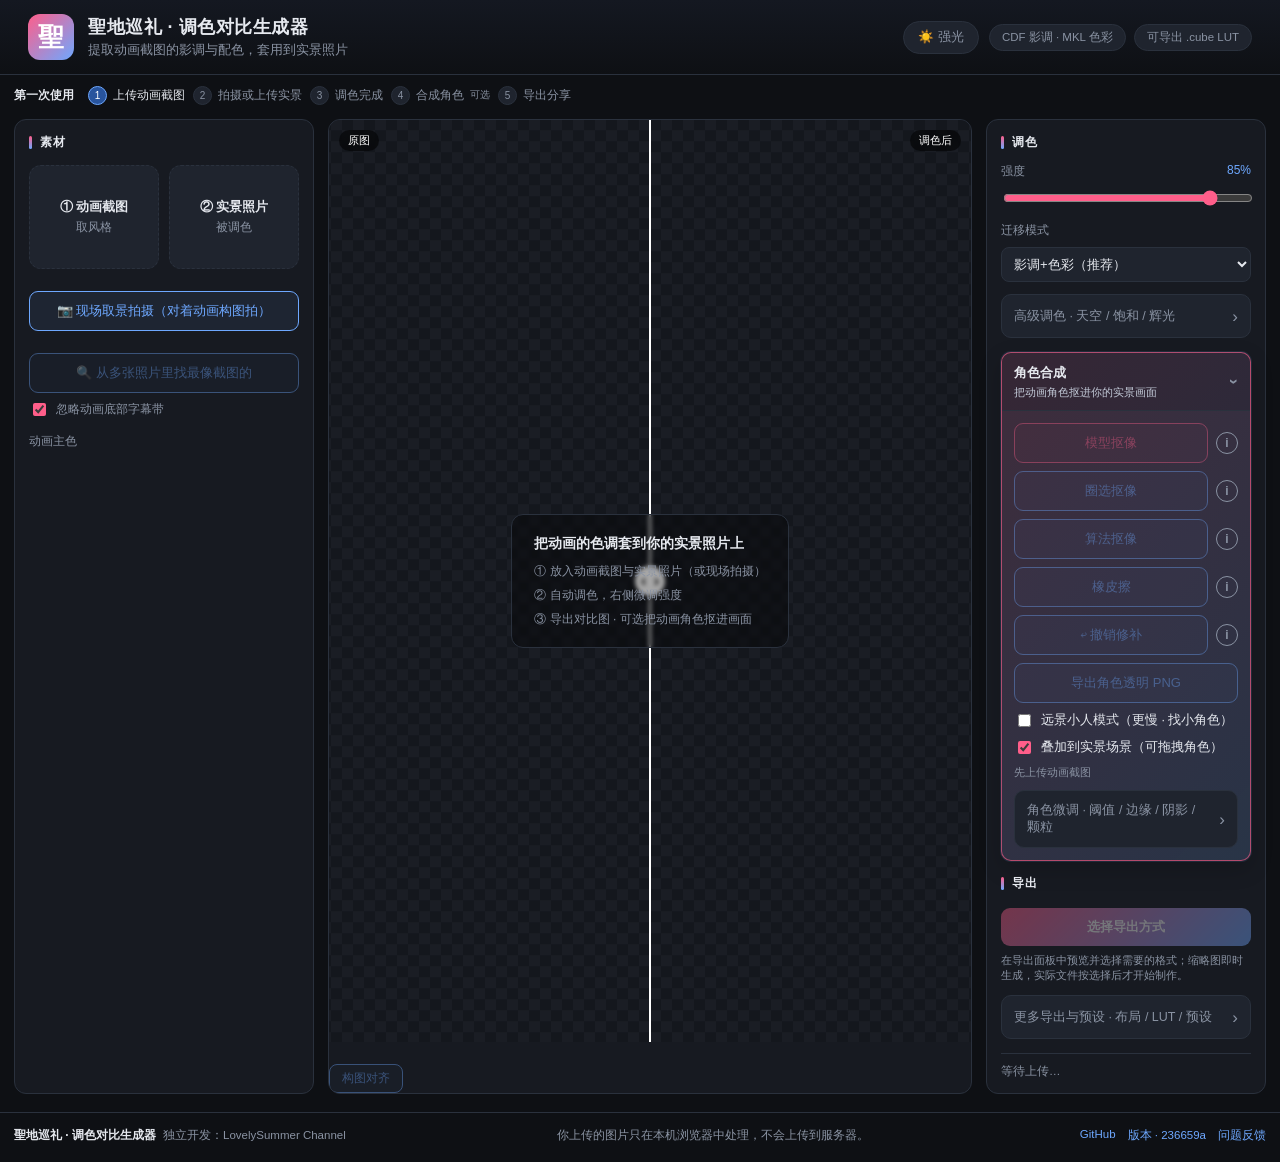
==== index.html @ 58780ed8 "fix: constrain eraser to selected mask" ====
<!doctype html>
<html lang="zh-CN">
<head>
  <meta charset="UTF-8" />
  <meta name="viewport" content="width=device-width, initial-scale=1.0, viewport-fit=cover" />
  <meta name="description" content="从动画截图提取色调和配色，一键套用到实景圣地巡礼照片；还可把动画角色合成进实景画面。" />
  <meta name="theme-color" content="#0e1014" />
  <meta name="apple-mobile-web-app-capable" content="yes" />
  <meta name="apple-mobile-web-app-status-bar-style" content="black-translucent" />
  <meta name="apple-mobile-web-app-title" content="巡礼调色" />
  <title>聖地巡礼 · 调色对比生成器</title>
  <link rel="manifest" href="./manifest.webmanifest" />
  <link rel="icon" href="./icon.svg" type="image/svg+xml" />
  <link rel="apple-touch-icon" href="./icon-180.png" />
  <link rel="stylesheet" href="./style.css?v=20260717-keep" />
</head>
<body>
  <header class="top">
    <div class="top-inner">
      <div class="brand">
        <span class="logo">聖</span>
        <div class="brand-text">
          <h1>聖地巡礼 · 调色对比生成器</h1>
          <p class="sub">提取动画截图的影调与配色，套用到实景照片</p>
        </div>
      </div>
      <div class="top-actions">
        <button id="btnSunlight" class="sun-toggle" aria-pressed="false"
          title="户外强光模式：拉高界面对比与亮度、增强取景叠加可读性。不改变调色预览，保证色准。">☀️ 强光</button>
        <nav class="top-nav">
          <span class="tag">CDF 影调 · MKL 色彩</span>
          <span class="tag">可导出 .cube LUT</span>
        </nav>
      </div>
    </div>
  </header>

  <div class="page">
  <nav class="workflow" aria-label="使用流程">
    <div class="workflow-title">第一次使用</div>
    <ol id="workflowSteps">
      <li data-step="anime" class="current"><span>1</span>上传动画截图</li>
      <li data-step="photo"><span>2</span>拍摄或上传实景</li>
      <li data-step="grade"><span>3</span>调色完成</li>
      <li data-step="compose"><span>4</span>合成角色 <em>可选</em></li>
      <li data-step="export"><span>5</span>导出分享</li>
    </ol>
  </nav>
  <main class="layout">
    <!-- 左：素材 -->
    <section class="panel inputs">
      <div class="sec-title">素材</div>
      <div class="input-row">
        <div class="drop" id="dropAnime">
          <input type="file" id="fileAnime" accept="image/jpeg,image/png,image/webp,.heic,.heif" hidden />
          <div class="drop-inner">
            <strong>① 动画截图</strong>
            <span class="hint">取风格</span>
          </div>
          <img class="thumb" id="thumbAnime" alt="" hidden />
        </div>
        <div class="drop" id="dropPhoto">
          <input type="file" id="filePhoto" accept="image/jpeg,image/png,image/webp,.heic,.heif,.cr2,.cr3,.nef,.arw,.dng,.orf,.rw2,.raf,.pef,.srw" hidden />
          <div class="drop-inner">
            <strong>② 实景照片</strong>
            <span class="hint">被调色</span>
          </div>
          <img class="thumb" id="thumbPhoto" alt="" hidden />
        </div>
      </div>
      <button id="btnShoot" class="ghost shoot-btn">📷 现场取景拍摄（对着动画构图拍）</button>
      <button id="btnMatchScene" class="ghost shoot-btn" disabled>🔍 从多张照片里找最像截图的</button>
      <input type="file" id="matchFiles" accept="image/jpeg,image/png,image/webp,.heic,.heif,.cr2,.cr3,.nef,.arw,.dng,.orf,.rw2,.raf,.pef,.srw" multiple hidden />
      <div class="match-results" id="matchResults" hidden>
        <label>按相似度推荐前三张，点选作为实景照片</label>
        <div class="match-grid" id="matchGrid"></div>
      </div>
      <label class="check compact">
        <input type="checkbox" id="ignoreSub" checked />
        <span>忽略动画底部字幕带</span>
      </label>

      <div class="palette-box">
        <label>动画主色</label>
        <div class="palette" id="palette"></div>
      </div>
    </section>

    <!-- 中：预览区 -->
    <section class="panel preview">
      <div class="align-bar" id="alignBar" hidden>
        <span class="align-tip">拖拽照片对准虚影</span>
        <label class="mini inline">缩放 <span id="alignZoomVal">100%</span></label>
        <input type="range" id="alignZoom" min="100" max="300" value="100" />
        <label class="mini inline">虚影 <span id="alignOpacityVal">50%</span></label>
        <input type="range" id="alignOpacity" min="15" max="85" value="50" />
        <button id="btnAlignApply" class="primary small">应用裁剪</button>
        <button id="btnAlignReset" class="small" hidden>恢复整幅</button>
        <button id="btnAlignCancel" class="small">取消</button>
      </div>
      <div class="compare" id="compare">
        <div class="compare-stack" id="compareStack">
          <div class="stack-panel" id="stackGradedPanel">
            <span class="stack-label">调色后</span>
            <canvas id="canvasGraded"></canvas>
          </div>
          <div class="stack-panel" id="stackAnimePanel" hidden>
            <span class="stack-label">动画截图</span>
            <canvas id="canvasAnimeStack"></canvas>
          </div>
          <canvas id="canvasAnimeOverlay" hidden></canvas>
        </div>
        <div class="compare-clip" id="clip">
          <canvas id="canvasOrig"></canvas>
        </div>
        <div class="handle" id="handle"><span></span></div>
        <img id="alignGhost" alt="" hidden />
        <div class="badge left" id="badgeLeft">原图</div>
        <div class="badge right" id="badgeRight">调色后</div>
        <div class="empty" id="emptyHint">
          <div class="empty-flow">
            <b>把动画的色调套到你的实景照片上</b>
            <span>① 放入动画截图与实景照片（或现场拍摄）</span>
            <span>② 自动调色，右侧微调强度</span>
            <span>③ 导出对比图 · 可选把动画角色抠进画面</span>
          </div>
        </div>
      </div>
      <div class="compare-modes" id="compareModes" hidden>
        <span>对比方式</span>
        <button type="button" class="compare-mode on" data-compare-mode="slider">滑动</button>
        <button type="button" class="compare-mode" data-compare-mode="overlay">叠加</button>
        <button type="button" class="compare-mode" data-compare-mode="stack">上下</button>
        <label class="overlay-opacity" id="overlayControls" hidden>动画透明度 <span id="overlayOpacityVal">50%</span><input type="range" id="overlayOpacity" min="0" max="100" value="50" /></label>
      </div>
      <div class="char-bar" id="charBar" hidden>
        <span class="char-bar-label">角色大小</span>
        <input type="range" id="charScaleQuick" min="20" max="300" value="100" />
        <span class="char-bar-val" id="charScaleQuickVal">100%</span>
        <button id="btnCharReset" class="small" title="回到抠图时自动给出的大小和位置">还原</button>
        <button id="btnCharLock" class="small" title="锁住角色的大小和位置，防止误触">固定</button>
      </div>
      <div class="preview-actions">
        <button id="btnAlign" class="ghost small" disabled>构图对齐</button>
      </div>
    </section>

    <!-- 右：调整与导出 -->
    <section class="panel controls">
      <!-- 调色 -->
      <div class="sec">
        <div class="sec-title">调色</div>
        <div class="ctrl-group">
          <label>强度 <span id="strengthVal">85%</span></label>
          <input type="range" id="strength" min="0" max="100" value="85" />
        </div>
        <div class="ctrl-group">
          <label>迁移模式</label>
          <select id="mode">
            <option value="tone" selected>影调+色彩（推荐）</option>
            <option value="full">完整迁移（明度+色彩）</option>
            <option value="chroma">仅色彩（保留实景明度·更自然）</option>
          </select>
        </div>
        <details class="adv">
          <summary>高级调色 · 天空 / 饱和 / 辉光</summary>
          <div class="d-body">
            <label class="check">
              <input type="checkbox" id="skyRegion" checked />
              <span>天空分区迁移</span>
            </label>
            <div class="ctrl-group">
              <label>饱和度 <span id="satBoostVal">15%</span></label>
              <input type="range" id="satBoost" min="0" max="50" value="15" />
            </div>
            <div class="ctrl-group">
              <label>辉光 <span id="bloomVal">25%</span></label>
              <input type="range" id="bloom" min="0" max="60" value="25" />
            </div>
          </div>
        </details>
      </div>

      <!-- 角色合成：产品的核心玩法，默认展开以便首次使用者发现 -->
      <details class="sec-d character-section" open>
        <summary>
          <span class="character-summary-copy">
            <span class="character-summary-title">角色合成</span>
            <span class="character-summary-subtitle">把动画角色抠进你的实景画面</span>
          </span>
        </summary>
        <div class="d-body">
          <div class="extract-box">
            <div class="extract-row">
              <button id="btnExtractAI" class="ghost ai" disabled>模型抠像</button>
              <button type="button" class="info-tip" aria-label="说明" data-tip="AI 模型抠像，效果最好；单次约 15 秒，首次使用需下载约 130MB 模型">i</button>
            </div>
            <div class="extract-row">
              <button id="btnLasso" class="ghost" disabled>圈选抠像</button>
              <button type="button" class="info-tip" aria-label="说明" data-tip="同属模型抠像：圈出人物所在的位置，帮模型精确定位；多人、远景小人或模型漏检时用">i</button>
            </div>
            <div class="extract-row">
              <button id="btnExtract" class="ghost" disabled>算法抠像</button>
              <button type="button" class="info-tip" aria-label="说明" data-tip="纯算法抠像：先圈住人物，再对局部秒出；不下载模型，适合网络不佳或模型抠像失败时使用">i</button>
            </div>
            <div class="extract-row">
              <button id="btnEraseMask" class="ghost" disabled>橡皮擦</button>
              <button type="button" class="info-tip" aria-label="说明" data-tip="打开后仅已识别目标会亮起；在亮起的部分圈选，即可把它重新加回暗蒙版">i</button>
            </div>
            <div class="extract-row">
              <button id="btnMaskUndo" class="ghost" disabled>↩ 撤销修补</button>
              <button type="button" class="info-tip" aria-label="说明" data-tip="撤销最近一次补画、点选补块或橡皮擦，可连续撤销到最初">i</button>
            </div>
            <button id="btnExportCharacter" class="ghost" disabled>导出角色透明 PNG</button>
            <label class="check">
              <input type="checkbox" id="hiresDet" />
              <span>远景小人模式（更慢 · 找小角色）</span>
            </label>
            <label class="check" id="mobileSamRow" hidden>
              <input type="checkbox" id="mobileSam" />
              <span>iPhone/iPad 高质量 SAM（远景更强 · 高内存）</span>
            </label>
            <div class="char-chips" id="charChips" hidden></div>
            <label class="check">
              <input type="checkbox" id="composite" checked />
              <span>叠加到实景场景（可拖拽角色）</span>
            </label>
            <div class="extract-status" id="extractStatus">先上传动画截图</div>
            <details class="adv">
              <summary>角色微调 · 阈值 / 边缘 / 阴影 / 颗粒</summary>
              <div class="d-body">
                <label class="mini">抠图阈值 <span id="maskThrVal">110</span></label>
                <input type="range" id="maskThr" min="40" max="200" value="110" />
                <label class="mini">边缘收紧（去背景晕边）<span id="maskErodeVal">0px</span></label>
                <input type="range" id="maskErode" min="0" max="10" value="0" />
                <label class="mini">角色大小 <span id="charScaleVal">100%</span>（100% = 与动画同比例）</label>
                <input type="range" id="charScale" min="20" max="300" value="100" />
                <label class="mini">光照融合 <span id="harmonizeVal">35%</span></label>
                <input type="range" id="harmonize" min="0" max="70" value="35" />
                <label class="mini">落地阴影 <span id="shadowVal">25%</span></label>
                <input type="range" id="shadow" min="0" max="60" value="25" />
                <label class="mini">阴影方向 <span id="shadowOffsetVal">0%</span></label>
                <input type="range" id="shadowOffset" min="-50" max="50" value="0" />
                <label class="mini">颗粒匹配 <span id="grainVal">12%</span></label>
                <input type="range" id="grain" min="0" max="40" value="12" />
              </div>
            </details>
          </div>
        </div>
      </details>

      <!-- 导出 -->
      <div class="sec">
        <div class="sec-title">导出</div>
        <div class="actions">
          <button id="btnOpenExportHub" class="primary" disabled>选择导出方式</button>
          <div hidden>
            <button id="btnExportImg" disabled>导出调色图</button>
            <button id="btnShareImg" hidden>保存到照片 / 分享</button>
            <button id="btnExportCompare" disabled>导出对比图</button>
            <button id="btnExportWipe" disabled>导出滑动对比动图</button>
            <button id="btnExportMorph" disabled>导出动画→实景 GIF</button>
            <button id="btnExportApng" disabled>导出高清动图 APNG（全彩）</button>
          </div>
        </div>
        <input type="file" id="batchFiles" accept="image/jpeg,image/png,image/webp,.heic,.heif,.cr2,.cr3,.nef,.arw,.dng,.orf,.rw2,.raf,.pef,.srw" multiple hidden />
        <button id="btnBatchExport" disabled hidden>批量套用当前风格并导出</button>
        <div class="export-note">在导出面板中预览并选择需要的格式；缩略图即时生成，实际文件按选择后才开始制作。</div>
        <details class="adv">
          <summary>更多导出与预设 · 布局 / LUT / 预设</summary>
          <div class="d-body">
            <div class="ctrl-group">
              <label>对比布局</label>
              <select id="layout">
                <option value="updown">上下对比（动画 / 实景）</option>
                <option value="leftright">左右对比</option>
                <option value="triple">三联（动画 · 原图 · 调色）</option>
                <option value="postcard">巡礼卡片（此处 · 彼处）</option>
              </select>
              <button id="btnExportCompareLayout" class="primary" disabled hidden>按此布局导出对比图</button>
            </div>
            <div class="ctrl-group compare-meta">
              <label>卡片标题与地点（可选）</label>
              <input id="compareTitle" maxlength="48" placeholder="例如：摇曳露营△ · 伊豆" />
              <input id="comparePlace" maxlength="80" placeholder="地点；照片含 GPS 时会自动附上坐标" />
            </div>
            <button id="btnExportLut" disabled hidden>导出高精度 .cube LUT</button>
            <div class="export-note">65³ LUT 含影调/色彩/饱和度；不含天空分区与辉光。</div>
            <div class="ctrl-group preset-box">
              <label>风格预设（保存在本机）</label>
              <div class="preset-row">
                <select id="presetSelect"><option value="">选择预设…</option></select>
                <button id="btnPresetApply" class="small">应用</button>
              </div>
              <div class="preset-row">
                <input id="presetName" maxlength="30" placeholder="例如：摇曳露营·伊豆" />
                <button id="btnPresetSave" class="small">保存</button>
                <button id="btnPresetDelete" class="small" disabled>删除</button>
              </div>
              <div class="export-note">当前参数会自动恢复；图片不会写入浏览器存储。</div>
            </div>
            <div class="model-cache">
              <div id="modelCacheStatus">正在检查 AI 离线包…</div>
              <div id="modelCacheHint" class="export-note">基础调色不需要下载 AI 模型。出门前可在 Wi‑Fi 下下载自动抠图离线包。</div>
              <button id="btnCacheModels" class="small">下载自动抠图离线包（约 127MB）</button>
              <button id="btnCacheSam" class="small">下载 SAM 高质量兜底包（约 38MB）</button>
              <button id="btnCacheMatch" class="small">下载找图匹配离线包（约 21MB）</button>
              <button id="btnTestModelDownload" class="small">检测模型下载线路</button>
              <div id="modelDownloadProbe" class="download-probe" hidden></div>
              <button id="btnClearModelCache" class="small">删除 AI 离线包</button>
              <button id="btnExportDiagnostics" class="small">导出诊断信息（排错用）</button>
              <div id="deviceStatus" class="export-note"></div>
            </div>
          </div>
        </details>
      </div>

      <div class="status" id="status">等待上传…</div>
    </section>
  </main>
  </div>

  <footer class="site-footer">
    <div class="site-footer-inner">
      <div class="footer-credit">
        <strong>聖地巡礼 · 调色对比生成器</strong>
        <span>独立开发：LovelySummer Channel</span>
      </div>
      <p>你上传的图片只在本机浏览器中处理，不会上传到服务器。</p>
      <nav class="footer-links" aria-label="项目链接">
        <a href="https://github.com/catofkili/seichi-grader" target="_blank" rel="noreferrer">GitHub</a>
        <a href="https://github.com/catofkili/seichi-grader/commit/236659a" target="_blank" rel="noreferrer">版本 · 236659a</a>
        <a href="mailto:lovelysummerchannel@outlook.com?subject=%E8%81%96%E5%9C%B0%E5%B7%A1%E7%A4%BC%20%E8%B0%83%E8%89%B2%E7%94%9F%E6%88%90%E5%99%A8%20%E5%8F%8D%E9%A6%88">问题反馈</a>
      </nav>
    </div>
  </footer>

  <div id="lassoModal" class="lasso-modal" hidden>
    <div class="lasso-head">
      <div class="lasso-guide" id="lassoGuide">
        <span><b>第一步 · 圈出识别范围</b>：请将目标完全包含在框内。</span>
        <span><b>第二步 · 补回漏选部分（可选）</b>：识别后用画笔刷开被蒙版遮住的脸、手或发丝。</span>
      </div>
      <span id="lassoTip">拖出一个框住角色的矩形——不必精确贴边</span>
      <div class="lasso-shapes" id="lassoShapes">
        <button data-shape="rect" class="small shape-on">▭ 矩形</button>
        <button data-shape="ellipse" class="small">◯ 圆形</button>
        <button data-shape="free" class="small">✎ 画笔</button>
      </div>
      <div class="lasso-keep">
        <button type="button" id="btnLassoPick" class="small" hidden>👆 点选补块</button>
        <button type="button" id="btnLassoKeep" class="small">🖊 补画（刷开蒙版）</button>
        <button type="button" id="btnLassoUndo" class="small" hidden>↩ 撤销</button>
        <label id="lassoKeepSize" hidden>粗细 <input id="lassoKeepBrush" type="range" min="4" max="160" value="36" /></label>
      </div>
      <div class="lasso-actions">
        <button id="btnLassoRun" class="primary small" disabled>抠取圈选区域</button>
        <button id="btnLassoClear" class="small">重画</button>
        <button id="btnLassoClose" class="small">关闭</button>
      </div>
    </div>
    <div class="lasso-stage"><canvas id="lassoCanvas"></canvas></div>
  </div>

  <div id="exportHubModal" class="export-hub" hidden role="dialog" aria-modal="true" aria-labelledby="exportHubTitle">
    <div class="export-hub-dialog">
      <div class="export-hub-head">
        <div><h2 id="exportHubTitle">选择导出方式</h2><p>这是快速缩略预览；选中后才生成完整文件。</p></div>
        <button id="btnCloseExportHub" class="small" aria-label="关闭导出面板">关闭</button>
      </div>
      <div class="export-hub-grid">
        <button class="export-card" data-export-action="image"><canvas id="hubPreviewImage"></canvas><b>调色图</b><span>高分辨率 JPEG</span></button>
        <button class="export-card" data-export-action="overlay"><canvas id="hubPreviewOverlay"></canvas><b>叠加对照图</b><span>动画覆盖实景 · 按当前透明度导出 PNG</span></button>
        <button class="export-card" data-export-action="compare-updown"><canvas id="hubPreviewUpdown"></canvas><b>上下对照图</b><span>动画在上，实景在下 · PNG</span></button>
        <button class="export-card" data-export-action="compare-leftright"><canvas id="hubPreviewLeftright"></canvas><b>左右对照图</b><span>动画在左，实景在右 · PNG</span></button>
        <button class="export-card" data-export-action="compare-triple"><canvas id="hubPreviewTriple"></canvas><b>三联对比图</b><span>动画、原图、调色后 · PNG</span></button>
        <button class="export-card" data-export-action="compare-postcard"><canvas id="hubPreviewPostcard"></canvas><b>巡礼卡片</b><span>此处 / 彼处标题卡 · PNG</span></button>
        <button class="export-card" data-export-action="compare"><canvas id="hubPreviewCompare"></canvas><b id="hubCompareTitle">当前设置的对比图</b><span>使用下方“更多导出”内的布局设置</span></button>
        <button class="export-card" data-export-action="wipe"><canvas id="hubPreviewWipe"></canvas><b>滑动对比动图</b><span>4 秒 WebM / MP4</span></button>
        <button class="export-card" data-export-action="morph"><canvas id="hubPreviewMorph"></canvas><b>动画 → 实景 GIF</b><span>约 2 秒 GIF · 分享兼容</span></button>
        <button class="export-card export-card-text" data-export-action="apng"><i>HD</i><b>高清动图 APNG</b><span>同内容全彩 · 体积较大</span></button>
        <button class="export-card" id="hubCharacterCard" data-export-action="character" hidden><canvas id="hubPreviewCharacter"></canvas><b>角色透明 PNG</b><span>已抠出的角色</span></button>
        <button class="export-card export-card-text" data-export-action="batch"><i>＋</i><b>批量套用</b><span>多张实景照片导出 JPEG</span></button>
        <button class="export-card export-card-text" data-export-action="lut"><i>LUT</i><b>高精度 LUT</b><span>65³ .cube 文件</span></button>
      </div>
    </div>
  </div>

  <script type="module" src="./app.js?v=20260717-erase-mask"></script>
</body>
</html>
---- style.css ----
:root {
  --bg: #0e1014;
  --panel: #171a21;
  --panel-2: #1f242e;
  --line: #2a313d;
  --text: #e6e9ef;
  --muted: #8a93a3;
  --accent: #ff5e8a;
  --accent-2: #6ea8ff;
  --radius: 12px;
}

* { box-sizing: border-box; }
[hidden] { display: none !important; }
html, body { margin: 0; height: 100%; }
body {
  background: var(--bg);
  color: var(--text);
  font-family: -apple-system, "PingFang SC", "Hiragino Sans", "Microsoft YaHei", sans-serif;
  display: flex;
  flex-direction: column;
  min-height: 100dvh;
}

.top {
  border-bottom: 1px solid var(--line);
  background: linear-gradient(180deg, #141821, #0e1014);
  position: sticky; top: 0; z-index: 20;
}
.top-inner {
  max-width: 1500px; margin: 0 auto;
  padding: calc(14px + env(safe-area-inset-top)) calc(28px + env(safe-area-inset-right)) 14px calc(28px + env(safe-area-inset-left));
  display: flex; align-items: center; justify-content: space-between; gap: 16px;
}
.brand { display: flex; align-items: center; gap: 14px; }
.top-nav { display: flex; gap: 8px; }
.tag {
  font-size: 11.5px; color: var(--muted);
  border: 1px solid var(--line); border-radius: 20px;
  padding: 5px 12px; background: var(--panel-2); white-space: nowrap;
}
.page { max-width: 1500px; margin: 0 auto; width: 100%; }
.site-footer {
  width: 100%; border-top: 1px solid var(--line); margin-top: 4px;
  padding: 14px max(14px, env(safe-area-inset-right)) calc(18px + env(safe-area-inset-bottom)) max(14px, env(safe-area-inset-left));
  color: var(--muted); font-size: 11.5px;
}
.site-footer-inner {
  max-width: 1500px; margin: 0 auto;
  display: flex; align-items: center; justify-content: space-between; gap: 12px; flex-wrap: wrap;
}
.footer-credit { display: flex; align-items: baseline; gap: 7px; flex-wrap: wrap; }
.footer-credit strong { color: var(--text); font-size: 12px; }
.site-footer p { margin: 0; }
.footer-links { display: flex; gap: 12px; }
.footer-links a { color: var(--accent-2); text-decoration: none; }
.footer-links a:hover { text-decoration: underline; }
@media (max-width: 760px) { .top-nav { display: none; } }
@media (max-width: 760px) {
  .site-footer-inner { align-items: flex-start; flex-direction: column; gap: 7px; }
}
.workflow {
  display: flex; align-items: center; gap: 14px; padding: 11px 14px 0;
  color: var(--muted); overflow-x: auto; scrollbar-width: none;
}
.workflow::-webkit-scrollbar { display: none; }
.workflow-title { flex: 0 0 auto; font-size: 11.5px; font-weight: 600; color: var(--text); }
.workflow ol { display: flex; flex: 1; gap: 8px; padding: 0; margin: 0; list-style: none; min-width: max-content; }
.workflow li {
  display: flex; align-items: center; gap: 6px; font-size: 11.5px; white-space: nowrap;
  color: var(--muted); transition: color .2s;
}
.workflow li span {
  width: 19px; height: 19px; display: grid; place-items: center; border-radius: 50%;
  font-size: 10px; border: 1px solid var(--line); background: var(--panel-2);
}
.workflow li.done { color: #a5d8b5; }
.workflow li.done span { border-color: #4f9b6c; background: #1d3a29; font-size: 0; }
.workflow li.done span::after { content: '✓'; font-size: 11px; }
.workflow li.current { color: var(--text); }
.workflow li.current span { border-color: var(--accent-2); color: #fff; background: #28549d; }
.workflow em { font-style: normal; font-size: 9.5px; color: var(--muted); }
.logo {
  width: 46px; height: 46px; border-radius: 12px;
  display: grid; place-items: center;
  font-size: 26px; font-weight: 700;
  background: linear-gradient(135deg, var(--accent), var(--accent-2));
  color: #fff;
}
.top h1 { margin: 0; font-size: 18px; letter-spacing: .5px; }
.sub { margin: 3px 0 0; color: var(--muted); font-size: 12.5px; }

.layout {
  flex: 1;
  display: grid;
  grid-template-columns: 300px 1fr 280px;
  gap: 14px;
  padding: 14px calc(14px + env(safe-area-inset-right)) calc(14px + env(safe-area-inset-bottom)) calc(14px + env(safe-area-inset-left));
  min-height: 0;
}
.panel {
  background: var(--panel);
  border: 1px solid var(--line);
  border-radius: var(--radius);
  padding: 14px;
  display: flex;
  flex-direction: column;
  gap: 14px;
  min-height: 0;
}

/* 输入区 */
.drop {
  position: relative;
  border: 1.5px dashed var(--line);
  border-radius: var(--radius);
  min-height: 120px;
  cursor: pointer;
  overflow: hidden;
  transition: border-color .15s, background .15s;
  background: var(--panel-2);
}
.drop:hover, .drop.dragover { border-color: var(--accent-2); background: #1b2433; }
.drop-inner {
  position: absolute; inset: 0;
  display: flex; flex-direction: column; align-items: center; justify-content: center;
  gap: 4px; pointer-events: none; text-align: center; padding: 8px;
}
.drop-inner strong { font-size: 13.5px; }
.hint { color: var(--muted); font-size: 11.5px; }
.thumb { width: 100%; height: 160px; object-fit: cover; display: block; }
.drop:has(.thumb:not([hidden])) .drop-inner {
  background: linear-gradient(0deg, rgba(0,0,0,.6), transparent 55%);
  justify-content: flex-end; align-items: flex-start; padding: 10px;
}

.palette-box label, .ctrl-group label {
  font-size: 12px; color: var(--muted); display: block; margin-bottom: 8px;
}
.palette { display: flex; gap: 6px; flex-wrap: wrap; min-height: 34px; }
.swatch {
  width: 34px; height: 34px; border-radius: 8px;
  border: 1px solid rgba(255,255,255,.12);
  position: relative;
}
.swatch::after {
  content: attr(data-hex);
  position: absolute; bottom: -16px; left: 50%; transform: translateX(-50%);
  font-size: 8.5px; color: var(--muted); white-space: nowrap; opacity: 0;
  transition: opacity .15s;
}
.swatch:hover::after { opacity: 1; }

.extract-box { display: flex; flex-direction: column; gap: 8px; }

/* 抠图按钮 + ⓘ 说明气泡 */
.extract-row { display: flex; align-items: center; gap: 8px; position: relative; }
.extract-row > .ghost { flex: 1; }
.info-tip {
  flex: 0 0 auto;
  width: 22px; height: 22px; min-height: 22px; padding: 0;
  border-radius: 50%;
  border: 1.5px solid var(--muted);
  background: none; color: var(--muted);
  font-size: 12px; font-style: normal; font-family: inherit; font-weight: 700;
  line-height: 1; cursor: help;
}
.info-tip:hover, .info-tip.open { border-color: var(--accent-2); color: var(--accent-2); }
.info-tip::after {
  content: attr(data-tip);
  display: none;
  position: absolute;
  right: 0; bottom: calc(100% + 6px);
  z-index: 30;
  width: min(240px, 72vw);
  padding: 8px 10px;
  border: 1px solid var(--line);
  border-radius: 8px;
  background: #232a36;
  color: var(--text);
  font-size: 12px; font-style: normal; font-family: inherit;
  line-height: 1.55; text-align: left; white-space: normal;
  box-shadow: 0 6px 20px rgba(0, 0, 0, .45);
}
.info-tip:hover::after, .info-tip.open::after { display: block; }
button.ghost {
  border: 1px solid var(--accent-2);
  background: rgba(110, 168, 255, .08);
  color: var(--accent-2);
}
button.ghost.ai {
  border-color: var(--accent);
  background: rgba(255, 94, 138, .08);
  color: var(--accent);
}
.check { display: flex; align-items: center; gap: 7px; font-size: 12.5px; color: var(--text); cursor: pointer; margin: 0; }
.check.compact { margin-top: -7px; font-size: 11.5px; color: var(--muted); }
.check input { accent-color: var(--accent); width: auto; }
.extract-status { font-size: 11px; color: var(--muted); }
.char-chips { display: flex; flex-wrap: wrap; gap: 6px; }
.char-chip {
  display: inline-flex; align-items: center; gap: 5px;
  font-size: 11.5px; color: var(--text); cursor: pointer;
  border: 1px solid var(--line); border-radius: 20px;
  padding: 4px 10px 4px 7px; background: var(--panel-2);
  transition: border-color .15s;
}
.char-chip:hover { border-color: var(--accent); }
.char-chip input { accent-color: var(--accent); width: auto; margin: 0; }
.char-chip.empty { opacity: .45; cursor: default; }
.mini { font-size: 11.5px; color: var(--muted); margin: 2px 0 0; }
.mini #harmonizeVal { color: var(--accent-2); float: right; }
.extract-box input[type=range] { width: 100%; accent-color: var(--accent); }
.compare.grabbing { cursor: grabbing; }

/* 预览区 */
.preview { padding: 0; overflow: hidden; }
.compare {
  position: relative; flex: 1; width: 100%;
  display: grid; place-items: center;
  background:
    repeating-conic-gradient(#1a1d24 0% 25%, #14171d 0% 50%) 50% / 22px 22px;
  overflow: hidden;
  /* pan-y：页面竖向滚动仍交给浏览器，横向拖拽与双指捏合交给我们 */
  touch-action: pan-y;
}

/* 预览正下方的大号角色缩放条 */
.char-bar {
  display: flex; align-items: center; gap: 10px;
  flex-wrap: wrap; /* 窄屏时按钮换行，不挤出屏外 */
  padding: 10px 14px;
  background: var(--panel-2);
  border-top: 1px solid var(--line);
}
.char-bar-label { font-size: 13px; white-space: nowrap; }
.char-bar input[type="range"] { flex: 1 1 140px; height: 28px; }
.char-bar-val { font-size: 13px; color: var(--accent-2); min-width: 44px; text-align: right; }
.char-bar button { white-space: nowrap; }
.char-bar .lock-on { border-color: var(--accent); color: var(--accent); }
.compare-stack { position: absolute; inset: 0; display: grid; place-items: center; }
.stack-panel { position: absolute; inset: 0; display: grid; place-items: center; }
.stack-label { display: none; }
#canvasAnimeOverlay { pointer-events: none; }
.compare canvas { position: absolute; max-width: 100%; max-height: 100%; }
.compare-clip {
  position: absolute; inset: 0; overflow: hidden;
  display: grid; place-items: center;
  clip-path: inset(0 50% 0 0);
}
.compare-stack-mode .compare-stack {
  position: relative; inset: auto; width: 100%; height: 100%; padding: 8px;
  display: flex; flex-direction: column; gap: 8px; overflow: auto;
}
.compare-stack-mode .stack-panel {
  position: relative; inset: auto; flex: 1 1 0; min-height: 0; width: 100%;
  background: rgba(0, 0, 0, .16); border: 1px solid var(--line); border-radius: 8px;
}
.compare-stack-mode #stackAnimePanel { order: -1; }
.compare-stack-mode .stack-panel canvas {
  position: static; width: auto !important; height: auto !important;
  max-width: 100%; max-height: 100%;
}
.compare-stack-mode .stack-label {
  display: block; position: absolute; top: 7px; left: 8px; z-index: 1;
  padding: 2px 7px; border-radius: 12px; background: rgba(0, 0, 0, .58); color: #fff; font-size: 10px;
}
.compare-modes {
  display: flex; align-items: center; gap: 6px; flex-wrap: wrap;
  padding: 8px 12px; border-top: 1px solid var(--line); background: var(--panel-2);
  color: var(--muted); font-size: 11.5px;
}
.compare-mode { min-height: 28px; padding: 4px 9px; border-radius: 14px; font-size: 11.5px; }
.compare-mode.on { border-color: var(--accent-2); color: #fff; background: rgba(110, 168, 255, .2); }
.overlay-opacity { display: flex; align-items: center; gap: 5px; margin-left: auto; white-space: nowrap; }
.overlay-opacity span { color: var(--accent-2); }
.overlay-opacity input { width: 92px; }
@media (max-width: 600px) {
  .overlay-opacity { width: 100%; margin-left: 0; }
  .overlay-opacity input { flex: 1; width: auto; }
}
.handle {
  position: absolute; top: 0; bottom: 0; left: 50%;
  width: 2px; background: #fff; transform: translateX(-1px);
  cursor: ew-resize; z-index: 5;
}
.handle span {
  position: absolute; top: 50%; left: 50%;
  width: 30px; height: 30px; transform: translate(-50%, -50%);
  background: #fff; border-radius: 50%;
  box-shadow: 0 2px 8px rgba(0,0,0,.4);
}
.handle span::before, .handle span::after {
  content: '‹'; position: absolute; top: 50%; transform: translateY(-50%);
  color: #111; font-size: 16px; font-weight: 700;
}
.handle span::before { left: 6px; }
.handle span::after { content: '›'; right: 6px; }
.badge {
  position: absolute; top: 10px; z-index: 6;
  background: rgba(0,0,0,.55); color: #fff; font-size: 11px;
  padding: 3px 9px; border-radius: 20px; backdrop-filter: blur(4px);
}
.badge.left { left: 10px; }
.badge.right { right: 10px; }
.empty {
  position: absolute; z-index: 7; color: var(--muted); font-size: 13px;
  pointer-events: none;
}

/* 控制区 */
.ctrl-group select, .ctrl-group input[type=range] { width: 100%; }
.ctrl-group select {
  background: var(--panel-2); color: var(--text);
  border: 1px solid var(--line); border-radius: 8px; padding: 8px; font-size: 13px;
}
.preset-row { display: flex; gap: 6px; margin-top: 6px; }
.preset-row select, .preset-row input { min-width: 0; flex: 1; }
.preset-row input {
  background: var(--panel-2); color: var(--text); border: 1px solid var(--line);
  border-radius: 8px; padding: 7px 8px; font-size: 12px;
}
.compare-meta { display: grid; grid-template-columns: 1fr; gap: 6px; }
.compare-meta input {
  width: 100%; background: var(--panel); color: var(--text); border: 1px solid var(--line);
  border-radius: 8px; padding: 7px 8px; font-size: 12px;
}
.model-cache {
  border: 1px solid var(--line); border-radius: 9px; padding: 9px;
  display: flex; flex-direction: column; gap: 7px; font-size: 11px; color: var(--muted);
}
.model-cache button { width: 100%; }
.download-probe {
  padding: 8px 9px; border-radius: 7px;
  background: rgba(0, 0, 0, .18); border: 1px solid var(--line);
  color: var(--muted); font-size: 11px; line-height: 1.55; white-space: pre-line;
}
.download-probe.ok { border-color: rgba(91, 183, 123, .65); color: #b7dfc3; }
.download-probe.problem { border-color: rgba(255, 94, 138, .7); color: #ffc0d0; }
#btnClearModelCache { color: var(--muted); }
.thumb { image-orientation: from-image; }
input[type=range] { accent-color: var(--accent); }
#strengthVal { color: var(--accent-2); float: right; }
#satBoostVal, #bloomVal { color: var(--accent-2); float: right; }

.actions { display: flex; flex-direction: column; gap: 8px; margin-top: 4px; }
button {
  padding: 10px; border-radius: 9px; border: 1px solid var(--line);
  background: var(--panel-2); color: var(--text); font-size: 13px; cursor: pointer;
  transition: filter .15s, opacity .15s;
  -webkit-user-select: none; user-select: none; touch-action: manipulation;
}
button:hover:not(:disabled) { filter: brightness(1.25); }
button:disabled { opacity: .4; cursor: not-allowed; }
button.primary {
  background: linear-gradient(135deg, var(--accent), var(--accent-2));
  border: none; color: #fff; font-weight: 600;
}
.status {
  margin-top: auto; font-size: 11.5px; color: var(--muted);
  border-top: 1px solid var(--line); padding-top: 10px;
}
.export-note { font-size: 10.5px; line-height: 1.45; color: var(--muted); margin-top: -5px; }

/* ---------- 导出选择面板 ---------- */
.export-hub { position: fixed; inset: 0; z-index: 70; display: grid; place-items: center; padding: 5vh 6vw; background: rgba(4, 6, 10, .78); }
.export-hub[hidden] { display: none; }
.export-hub-dialog { width: min(1120px, 88vw); height: min(80vh, 820px); overflow: auto; padding: 20px; border: 1px solid var(--line); border-radius: 16px; background: var(--panel); box-shadow: 0 22px 80px rgba(0,0,0,.5); }
.export-hub-head { display: flex; align-items: start; justify-content: space-between; gap: 12px; margin-bottom: 18px; }
.export-hub-head h2 { margin: 0; font-size: 20px; }
.export-hub-head p { margin: 5px 0 0; color: var(--muted); font-size: 12px; }
.export-hub-grid { display: grid; grid-template-columns: repeat(auto-fit, minmax(205px, 1fr)); gap: 14px; }
.export-card { min-height: 0; padding: 0 0 12px; overflow: hidden; text-align: left; background: var(--panel-2); border-color: var(--line); }
.export-card canvas, .export-card-text i { display: block; width: 100%; height: 150px; margin: 0 0 10px; background: #090c12; object-fit: contain; }
.export-card b, .export-card span { display: block; padding: 0 12px; }
.export-card b { color: var(--text); font-size: 14px; }
.export-card span { margin-top: 4px; color: var(--muted); font-size: 11px; line-height: 1.35; }
.export-card-text i { display: grid; place-items: center; margin: 0 0 10px; color: var(--accent-2); font-style: normal; font-size: 34px; font-weight: 700; }
@media (max-width: 600px) {
  .export-hub { padding: 3vh 3vw; }
  .export-hub-dialog { width: 94vw; height: 82vh; padding: 14px; }
  .export-hub-grid { grid-template-columns: repeat(2, minmax(0, 1fr)); gap: 9px; }
  .export-card canvas, .export-card-text i { height: 105px; }
  .export-card { min-height: 0; }
}

@media (max-width: 900px) {
  .layout { grid-template-columns: 1fr; }
  .compare { min-height: 320px; }
}

@media (max-width: 900px), (pointer: coarse) {
  button, select, .preset-row input { min-height: 44px; }
  /* 通用 44px 按钮规则不能把圆形说明按钮拉成竖椭圆。 */
  .extract-row .info-tip {
    width: 32px; height: 32px; min-height: 32px; padding: 0;
    font-size: 14px; line-height: 32px;
  }
  .info-tip::after { width: min(260px, calc(100vw - 56px)); }
  input[type=range] { min-height: 34px; }
  .handle span { width: 40px; height: 40px; }
}

/* ---------- 构图对齐（洋葱皮） ---------- */
.align-bar {
  display: flex; align-items: center; gap: 10px; flex-wrap: wrap;
  padding: 8px 12px; margin-bottom: 8px;
  background: var(--panel, #171a21); border: 1px solid var(--line, #2a2f3a); border-radius: 10px;
}
.align-bar .align-tip { font-size: 12px; color: var(--muted, #8b93a3); }
.align-bar input[type="range"] { width: 120px; }
.align-bar .mini.inline { margin: 0; white-space: nowrap; }
button.small { padding: 5px 12px; font-size: 12px; border-radius: 8px; }
.preview-actions { margin-top: 8px; display: flex; gap: 8px; }
#alignGhost {
  position: absolute; left: 50%; top: 50%; transform: translate(-50%, -50%);
  opacity: .5; pointer-events: none; z-index: 6;
}
.compare.align-on { cursor: grab; }
.compare.align-on .compare-clip,
.compare.align-on .handle,
.compare.align-on .badge { display: none; }

/* ---------- 圈选抠图 ---------- */
.lasso-modal {
  position: fixed; inset: 0; z-index: 60;
  background: rgba(10, 12, 16, .94);
  display: flex; flex-direction: column;
}
.lasso-modal[hidden] { display: none; }
.lasso-head {
  display: flex; gap: 10px; align-items: center; justify-content: space-between; flex-wrap: wrap;
  padding: 10px 16px; color: var(--muted, #8b93a3); font-size: 13px;
}
.lasso-guide { display: flex; width: 100%; gap: 12px; flex-wrap: wrap; color: #c6cfdf; font-size: 12px; }
.lasso-guide b { color: #fff; }
.lasso-guide .active { color: #b8dcff; }
.lasso-actions { display: flex; gap: 8px; }
.lasso-stage { flex: 1; display: flex; align-items: center; justify-content: center; overflow: hidden; padding: 0 12px 12px; }
#lassoCanvas { max-width: 100%; max-height: 100%; touch-action: none; cursor: crosshair; border-radius: 8px; }
.lasso-shapes { display: flex; gap: 6px; }
.lasso-shapes button { white-space: nowrap; }
.lasso-shapes .shape-on { border-color: var(--accent); color: var(--accent); }
.lasso-keep { display: flex; align-items: center; gap: 6px; }
.lasso-keep #btnLassoKeep.keep-on { border-color: #58a6ff; color: #b8dcff; background: rgba(48, 130, 255, .18); }
#lassoKeepSize { display: flex; align-items: center; gap: 5px; white-space: nowrap; }
#lassoKeepBrush { width: 92px; accent-color: #58a6ff; }
@media (max-width: 600px) { .lasso-guide { gap: 5px; } }

/* 相机探针入口（临时诊断用） */
.probe-entry {
  display: block; text-align: center; margin: 0 0 10px;
  padding: 11px 14px; border-radius: 10px;
  background: #1c2740; border: 1px solid #2f6df0; color: #9db4ff;
  font-size: 14px; text-decoration: none;
}
.probe-entry:active { background: #24345a; }

/* 现场取景按钮 */
.shoot-btn { width: 100%; margin: 8px 0 0; border-color: #2f6df0; color: #9db4ff; }
.shoot-btn:not(:disabled):active { background: #1c2740; }

.match-results { margin-top: 10px; }
.match-results > label { font-size: 12px; color: var(--muted); display: block; margin-bottom: 8px; }
.match-grid { display: grid; grid-template-columns: repeat(3, 1fr); gap: 6px; }
.match-item {
  position: relative;
  padding: 0;
  border: 2px solid var(--line);
  border-radius: 8px;
  overflow: hidden;
  background: var(--panel-2);
  cursor: pointer;
  transition: border-color .15s;
}
.match-item:hover { border-color: var(--accent-2); }
.match-item.selected { border-color: var(--accent); }
.match-item canvas { width: 100%; height: 72px; object-fit: cover; display: block; }
.match-item span {
  position: absolute; left: 0; right: 0; bottom: 0;
  padding: 2px 4px;
  font-size: 10px; color: #fff; text-align: center;
  background: rgba(0, 0, 0, .55);
}

/* ==================== UI/UX 重构：分区 + 折叠 + 并列输入 ==================== */

/* 分区标题 */
.sec { display: flex; flex-direction: column; gap: 12px; }
.sec-title {
  font-size: 12px; font-weight: 600; letter-spacing: .05em; color: var(--text);
  display: flex; align-items: center; gap: 8px; margin: 0;
}
.sec-title::before {
  content: ''; width: 3px; height: 13px; border-radius: 2px;
  background: linear-gradient(var(--accent), var(--accent-2));
}

/* 两张输入图并列 */
.input-row { display: grid; grid-template-columns: 1fr 1fr; gap: 10px; }
.input-row .drop { min-height: 104px; }
.input-row .thumb { height: 104px; }
.input-row .drop-inner strong { font-size: 12.5px; }

/* 折叠区（原生 details） */
details.adv, details.sec-d {
  border: 1px solid var(--line); border-radius: 10px;
  background: var(--panel-2); overflow: hidden;
}
details.adv > summary, details.sec-d > summary {
  list-style: none; cursor: pointer; padding: 11px 12px;
  font-size: 12.5px; display: flex; align-items: center; gap: 8px;
  -webkit-user-select: none; user-select: none; min-height: 42px;
}
details > summary::-webkit-details-marker { display: none; }
details > summary::after {
  content: '›'; margin-left: auto; font-size: 17px; line-height: 1;
  color: var(--muted); transition: transform .2s;
}
details[open] > summary::after { transform: rotate(90deg); }
details.adv > summary { color: var(--muted); }
details.sec-d > summary { color: var(--text); font-weight: 600; }
details[open].adv > summary, details[open].sec-d > summary { border-bottom: 1px solid var(--line); }
.d-body { padding: 12px; display: flex; flex-direction: column; gap: 11px; }
/* 嵌套的角色微调折叠，去掉外层内边距叠加 */
.extract-box details.adv { margin-top: 2px; }

/* 角色合成整块折叠时，内层 extract-box 不再重复外框 */
details.sec-d .extract-box { gap: 8px; }

/* 核心玩法：即使尚未上传素材，也要让用户一眼看到角色合成入口 */
details.character-section {
  border-color: rgba(255, 94, 138, .62);
  background:
    linear-gradient(135deg, rgba(255, 94, 138, .14), rgba(110, 168, 255, .12)),
    var(--panel-2);
  box-shadow: 0 0 0 1px rgba(110, 168, 255, .12), 0 8px 22px rgba(0, 0, 0, .18);
}
details.character-section > summary {
  min-height: 58px;
  padding: 10px 12px;
}
.character-summary-copy { display: flex; flex-direction: column; gap: 3px; }
.character-summary-title { display: flex; align-items: center; gap: 7px; font-size: 13px; }
.character-summary-subtitle { color: #c3cad8; font-size: 11px; font-weight: 400; }
details.character-section[open] > summary { background: rgba(13, 16, 23, .18); }

/* 空预览态的流程指引 */
.empty-flow {
  display: flex; flex-direction: column; gap: 7px; text-align: left;
  max-width: 300px; padding: 20px 22px;
  background: rgba(0,0,0,.35); border: 1px solid var(--line); border-radius: 12px;
  backdrop-filter: blur(2px);
}
.empty-flow b { font-size: 13.5px; color: var(--text); margin-bottom: 3px; }
.empty-flow span { font-size: 12px; color: var(--muted); line-height: 1.4; }

/* 移动端：折叠标题更好点，输入图不至于太小 */
@media (max-width: 900px) {
  .workflow { padding-top: 9px; }
  .input-row .drop { min-height: 128px; }
  .input-row .thumb { height: 128px; }
}

/* ==================== 户外强光模式 ==================== */
.top-actions { display: flex; align-items: center; gap: 10px; }
.sun-toggle {
  background: var(--panel-2); border: 1px solid var(--line); color: var(--muted);
  border-radius: 20px; padding: 7px 14px; font-size: 12.5px; white-space: nowrap;
}
.sun-toggle[aria-pressed="true"] {
  background: #f5c542; border-color: #f5c542; color: #241a00; font-weight: 700;
}

/* 强光模式：整体拉高界面亮度与对比、加粗描边、放大控件。
   刻意不碰 .compare 里的调色预览画布——预览必须显示真实调色结果，
   一旦为了"看清"而提亮，用户在阳光下判断的就不是真实色彩了。 */
:root.sunlight {
  --bg: #05070a;
  --panel: #262d3b;
  --panel-2: #323b4d;
  --line: #61708c;
  --text: #ffffff;
  --muted: #c9d1e2;
  --accent: #ff487d;
  --accent-2: #4aa3ff;
}
.sunlight body { font-weight: 500; }
.sunlight .top { background: linear-gradient(180deg, #2a3241, #12161d); }
.sunlight .sec-title, .sunlight .drop-inner strong, .sunlight h1,
.sunlight .char-chip, .sunlight .badge { color: #fff; }
.sunlight button { border-width: 1.5px; font-weight: 600; }
.sunlight details.adv > summary, .sunlight details.sec-d > summary { color: #eef2fa; }
.sunlight .drop { border-width: 2px; }
.sunlight input[type=range] { filter: contrast(1.15); }
.sunlight .workflow li { color: #eef2fa; }
/* 对比条把手在强光下更醒目 */
.sunlight .handle { width: 3px; }
.sunlight .badge { background: rgba(0,0,0,.78); }
@media (pointer: coarse) {
  .sunlight button, .sunlight select { min-height: 50px; }
  .sunlight input[type=range] { min-height: 40px; }
}
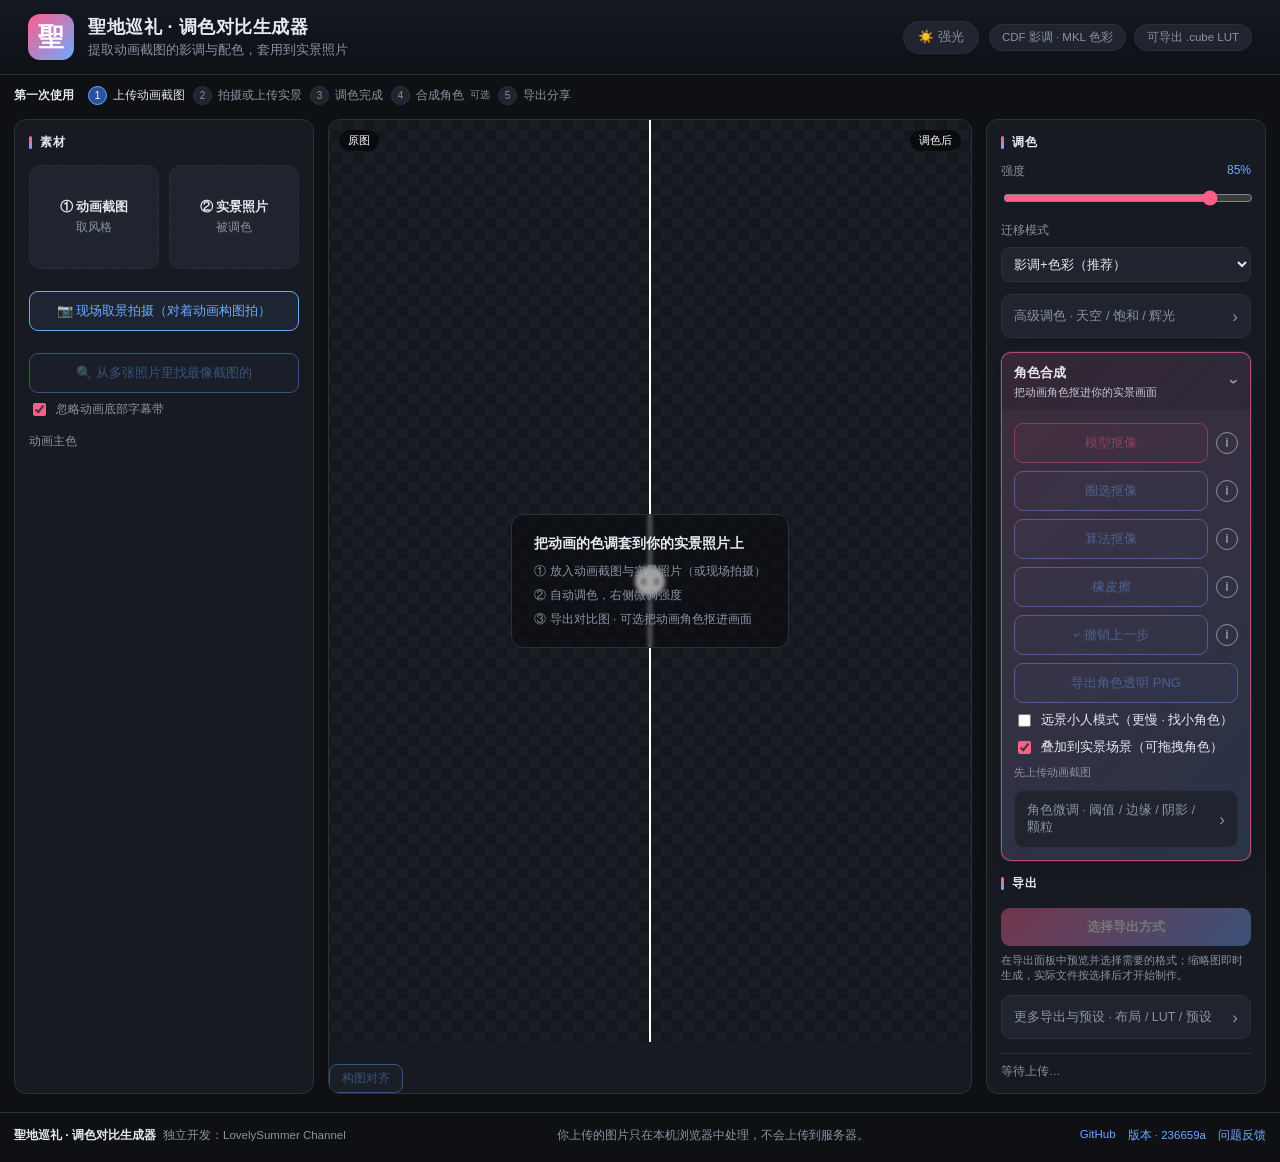
==== commit 0641b93e: "feat: make mask eraser a direct brush" ====
--- a/index.html
+++ b/index.html
@@ -208,8 +208,8 @@
               <button type="button" class="info-tip" aria-label="说明" data-tip="打开后仅已识别目标会亮起；在亮起的部分圈选，即可把它重新加回暗蒙版">i</button>
             </div>
             <div class="extract-row">
-              <button id="btnMaskUndo" class="ghost" disabled>↩ 撤销修补</button>
-              <button type="button" class="info-tip" aria-label="说明" data-tip="撤销最近一次补画、点选补块或橡皮擦，可连续撤销到最初">i</button>
+              <button id="btnMaskUndo" class="ghost" disabled>↩ 撤销上一步</button>
+              <button type="button" class="info-tip" aria-label="说明" data-tip="撤销最近一次补画、点选补块或橡皮擦；可连续撤销到最初，也可在后续用补画覆盖擦除">i</button>
             </div>
             <button id="btnExportCharacter" class="ghost" disabled>导出角色透明 PNG</button>
             <label class="check">
@@ -350,8 +350,8 @@
       <div class="lasso-keep">
         <button type="button" id="btnLassoPick" class="small" hidden>👆 点选补块</button>
         <button type="button" id="btnLassoKeep" class="small">🖊 补画（刷开蒙版）</button>
-        <button type="button" id="btnLassoUndo" class="small" hidden>↩ 撤销</button>
-        <label id="lassoKeepSize" hidden>粗细 <input id="lassoKeepBrush" type="range" min="4" max="160" value="36" /></label>
+        <button type="button" id="btnLassoUndo" class="small" hidden>↩ 撤销上一步</button>
+        <label id="lassoKeepSize" hidden><span id="lassoBrushSizeLabel">画笔粗细</span> <input id="lassoKeepBrush" type="range" min="4" max="160" value="36" /></label>
       </div>
       <div class="lasso-actions">
         <button id="btnLassoRun" class="primary small" disabled>抠取圈选区域</button>
@@ -386,6 +386,6 @@
     </div>
   </div>
 
-  <script type="module" src="./app.js?v=20260717-erase-mask"></script>
+  <script type="module" src="./app.js?v=20260717-eraser-brush"></script>
 </body>
 </html>
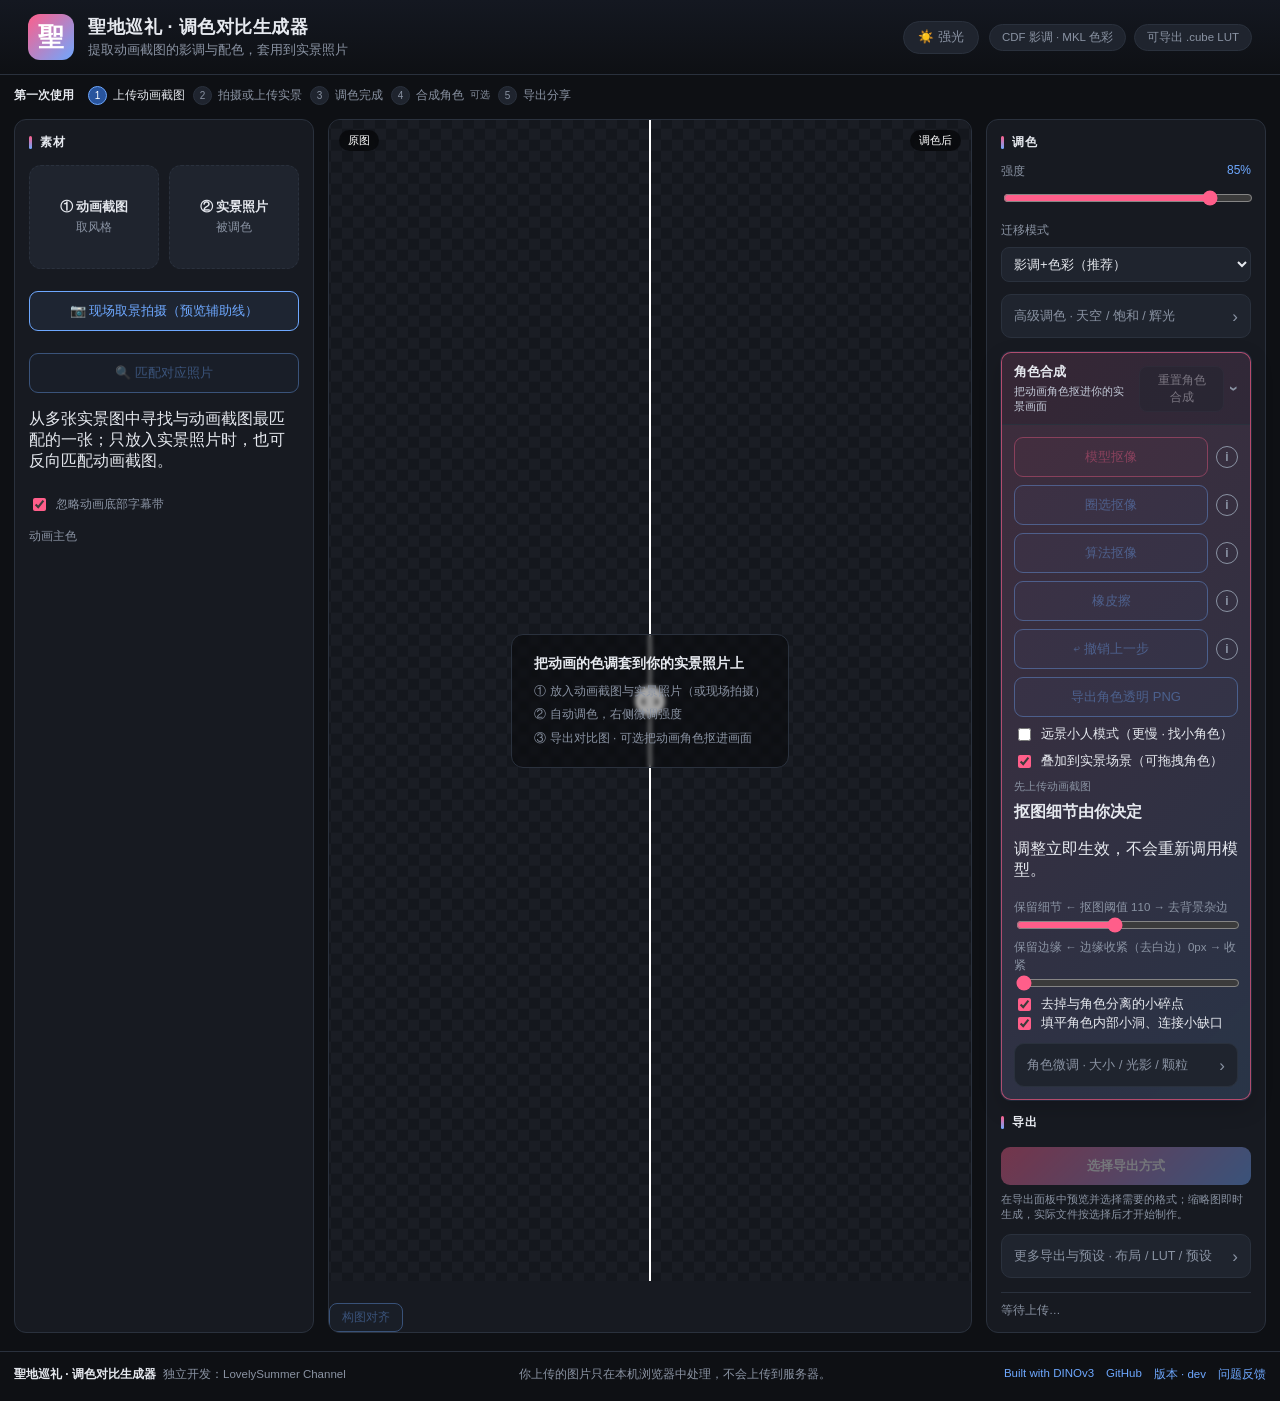
==== commit fc6595c3: "feat: make footer version auto-fillable at deploy time Replace the hardcoded footer commit hash (236" ====
--- a/index.html
+++ b/index.html
@@ -4,15 +4,20 @@
   <meta charset="UTF-8" />
   <meta name="viewport" content="width=device-width, initial-scale=1.0, viewport-fit=cover" />
   <meta name="description" content="从动画截图提取色调和配色，一键套用到实景圣地巡礼照片；还可把动画角色合成进实景画面。" />
-  <meta name="theme-color" content="#0e1014" />
+  <meta name="theme-color" content="#ffffff" />
   <meta name="apple-mobile-web-app-capable" content="yes" />
-  <meta name="apple-mobile-web-app-status-bar-style" content="black-translucent" />
+  <meta name="apple-mobile-web-app-status-bar-style" content="default" />
   <meta name="apple-mobile-web-app-title" content="巡礼调色" />
   <title>聖地巡礼 · 调色对比生成器</title>
+  <script>
+    // 直接双击 HTML 时，浏览器会拦截模块、Worker 和相机能力，页面看得到但按钮不会工作。
+    // 本机开发统一交给仅监听 127.0.0.1 的服务；线上与 GitHub Pages 不受影响。
+    if (location.protocol === 'file:') location.replace('http://127.0.0.1:8126/');
+  </script>
   <link rel="manifest" href="./manifest.webmanifest" />
   <link rel="icon" href="./icon.svg" type="image/svg+xml" />
   <link rel="apple-touch-icon" href="./icon-180.png" />
-  <link rel="stylesheet" href="./style.css?v=20260717-keep" />
+  <link rel="stylesheet" href="./style.css?v=20260718-stack-touch" />
 </head>
 <body>
   <header class="top">
@@ -68,11 +73,17 @@
           <img class="thumb" id="thumbPhoto" alt="" hidden />
         </div>
       </div>
-      <button id="btnShoot" class="ghost shoot-btn">📷 现场取景拍摄（对着动画构图拍）</button>
-      <button id="btnMatchScene" class="ghost shoot-btn" disabled>🔍 从多张照片里找最像截图的</button>
+      <button id="btnShoot" class="ghost shoot-btn">📷 现场取景拍摄（预览辅助线）</button>
+      <div class="match-entry">
+        <div class="button-load-row">
+          <button id="btnMatchScene" class="ghost shoot-btn" disabled>🔍 匹配对应照片</button>
+          <span id="loadMatchScene" class="button-load" role="status" aria-live="polite" hidden></span>
+        </div>
+        <p class="match-help">从多张实景图中寻找与动画截图最匹配的一张；只放入实景照片时，也可反向匹配动画截图。</p>
+      </div>
       <input type="file" id="matchFiles" accept="image/jpeg,image/png,image/webp,.heic,.heif,.cr2,.cr3,.nef,.arw,.dng,.orf,.rw2,.raf,.pef,.srw" multiple hidden />
       <div class="match-results" id="matchResults" hidden>
-        <label>按相似度推荐前三张，点选作为实景照片</label>
+        <label id="matchResultsLabel">全部照片已按相似度排序；左右滑动并点选作为实景照片</label>
         <div class="match-grid" id="matchGrid"></div>
       </div>
       <label class="check compact">
@@ -188,11 +199,13 @@
             <span class="character-summary-title">角色合成</span>
             <span class="character-summary-subtitle">把动画角色抠进你的实景画面</span>
           </span>
+          <button type="button" id="btnResetCharacter" class="small character-reset" disabled title="清除本次角色抠图、补画、橡皮擦和位置调整；保留已上传的两张图与调色">重置角色合成</button>
         </summary>
         <div class="d-body">
           <div class="extract-box">
             <div class="extract-row">
               <button id="btnExtractAI" class="ghost ai" disabled>模型抠像</button>
+              <span id="loadExtractAI" class="button-load" role="status" aria-live="polite" hidden></span>
               <button type="button" class="info-tip" aria-label="说明" data-tip="AI 模型抠像，效果最好；单次约 15 秒，首次使用需下载约 130MB 模型">i</button>
             </div>
             <div class="extract-row">
@@ -226,13 +239,19 @@
               <span>叠加到实景场景（可拖拽角色）</span>
             </label>
             <div class="extract-status" id="extractStatus">先上传动画截图</div>
+            <div class="mask-quality-controls">
+              <strong>抠图细节由你决定</strong>
+              <p>调整立即生效，不会重新调用模型。</p>
+              <label class="mini">保留细节 ← 抠图阈值 <span id="maskThrVal">110</span> → 去背景杂边</label>
+              <input type="range" id="maskThr" min="40" max="200" value="110" />
+              <label class="mini">保留边缘 ← 边缘收紧（去白边）<span id="maskErodeVal">0px</span> → 收紧</label>
+              <input type="range" id="maskErode" min="0" max="10" value="0" />
+              <label class="check"><input type="checkbox" id="maskFilter" checked /><span>去掉与角色分离的小碎点</span></label>
+              <label class="check"><input type="checkbox" id="maskClose" checked /><span>填平角色内部小洞、连接小缺口</span></label>
+            </div>
             <details class="adv">
-              <summary>角色微调 · 阈值 / 边缘 / 阴影 / 颗粒</summary>
+              <summary>角色微调 · 大小 / 光影 / 颗粒</summary>
               <div class="d-body">
-                <label class="mini">抠图阈值 <span id="maskThrVal">110</span></label>
-                <input type="range" id="maskThr" min="40" max="200" value="110" />
-                <label class="mini">边缘收紧（去背景晕边）<span id="maskErodeVal">0px</span></label>
-                <input type="range" id="maskErode" min="0" max="10" value="0" />
                 <label class="mini">角色大小 <span id="charScaleVal">100%</span>（100% = 与动画同比例）</label>
                 <input type="range" id="charScale" min="20" max="300" value="100" />
                 <label class="mini">光照融合 <span id="harmonizeVal">35%</span></label>
@@ -328,8 +347,9 @@
       </div>
       <p>你上传的图片只在本机浏览器中处理，不会上传到服务器。</p>
       <nav class="footer-links" aria-label="项目链接">
+        <a href="https://ai.meta.com/resources/models-and-libraries/dinov3-license/" target="_blank" rel="noreferrer">Built with DINOv3</a>
         <a href="https://github.com/catofkili/seichi-grader" target="_blank" rel="noreferrer">GitHub</a>
-        <a href="https://github.com/catofkili/seichi-grader/commit/236659a" target="_blank" rel="noreferrer">版本 · 236659a</a>
+        <a id="verLink" href="https://github.com/catofkili/seichi-grader/commit/__GIT_SHA__" target="_blank" rel="noreferrer">版本 · __GIT_SHA__</a>
         <a href="mailto:lovelysummerchannel@outlook.com?subject=%E8%81%96%E5%9C%B0%E5%B7%A1%E7%A4%BC%20%E8%B0%83%E8%89%B2%E7%94%9F%E6%88%90%E5%99%A8%20%E5%8F%8D%E9%A6%88">问题反馈</a>
       </nav>
     </div>
@@ -349,12 +369,15 @@
       </div>
       <div class="lasso-keep">
         <button type="button" id="btnLassoPick" class="small" hidden>👆 点选补块</button>
+        <button type="button" id="btnLassoFill" class="small" hidden>🧲 磁性描边</button>
+        <button type="button" id="btnLassoFillConfirm" class="small primary" hidden>✓ 锁定此轮廓</button>
         <button type="button" id="btnLassoKeep" class="small">🖊 补画（刷开蒙版）</button>
         <button type="button" id="btnLassoUndo" class="small" hidden>↩ 撤销上一步</button>
         <label id="lassoKeepSize" hidden><span id="lassoBrushSizeLabel">画笔粗细</span> <input id="lassoKeepBrush" type="range" min="4" max="160" value="36" /></label>
       </div>
       <div class="lasso-actions">
         <button id="btnLassoRun" class="primary small" disabled>抠取圈选区域</button>
+        <span id="loadLasso" class="button-load" role="status" aria-live="polite" hidden></span>
         <button id="btnLassoClear" class="small">重画</button>
         <button id="btnLassoClose" class="small">关闭</button>
       </div>
@@ -386,6 +409,17 @@
     </div>
   </div>
 
-  <script type="module" src="./app.js?v=20260717-eraser-brush"></script>
+  <script>
+    // 部署时由 GitHub Actions 把占位符替换成真实 commit；未注入（本地开发）则降级显示 dev
+    (function () {
+      var a = document.getElementById('verLink');
+      var placeholder = '__GIT' + '_SHA__'; // 拆写，避免被 CI 的 sed 一并替换
+      if (a && a.textContent.indexOf(placeholder) >= 0) {
+        a.textContent = '版本 · dev';
+        a.href = 'https://github.com/catofkili/seichi-grader';
+      }
+    })();
+  </script>
+  <script type="module" src="./app.js?v=20260718-stack-touch"></script>
 </body>
 </html>
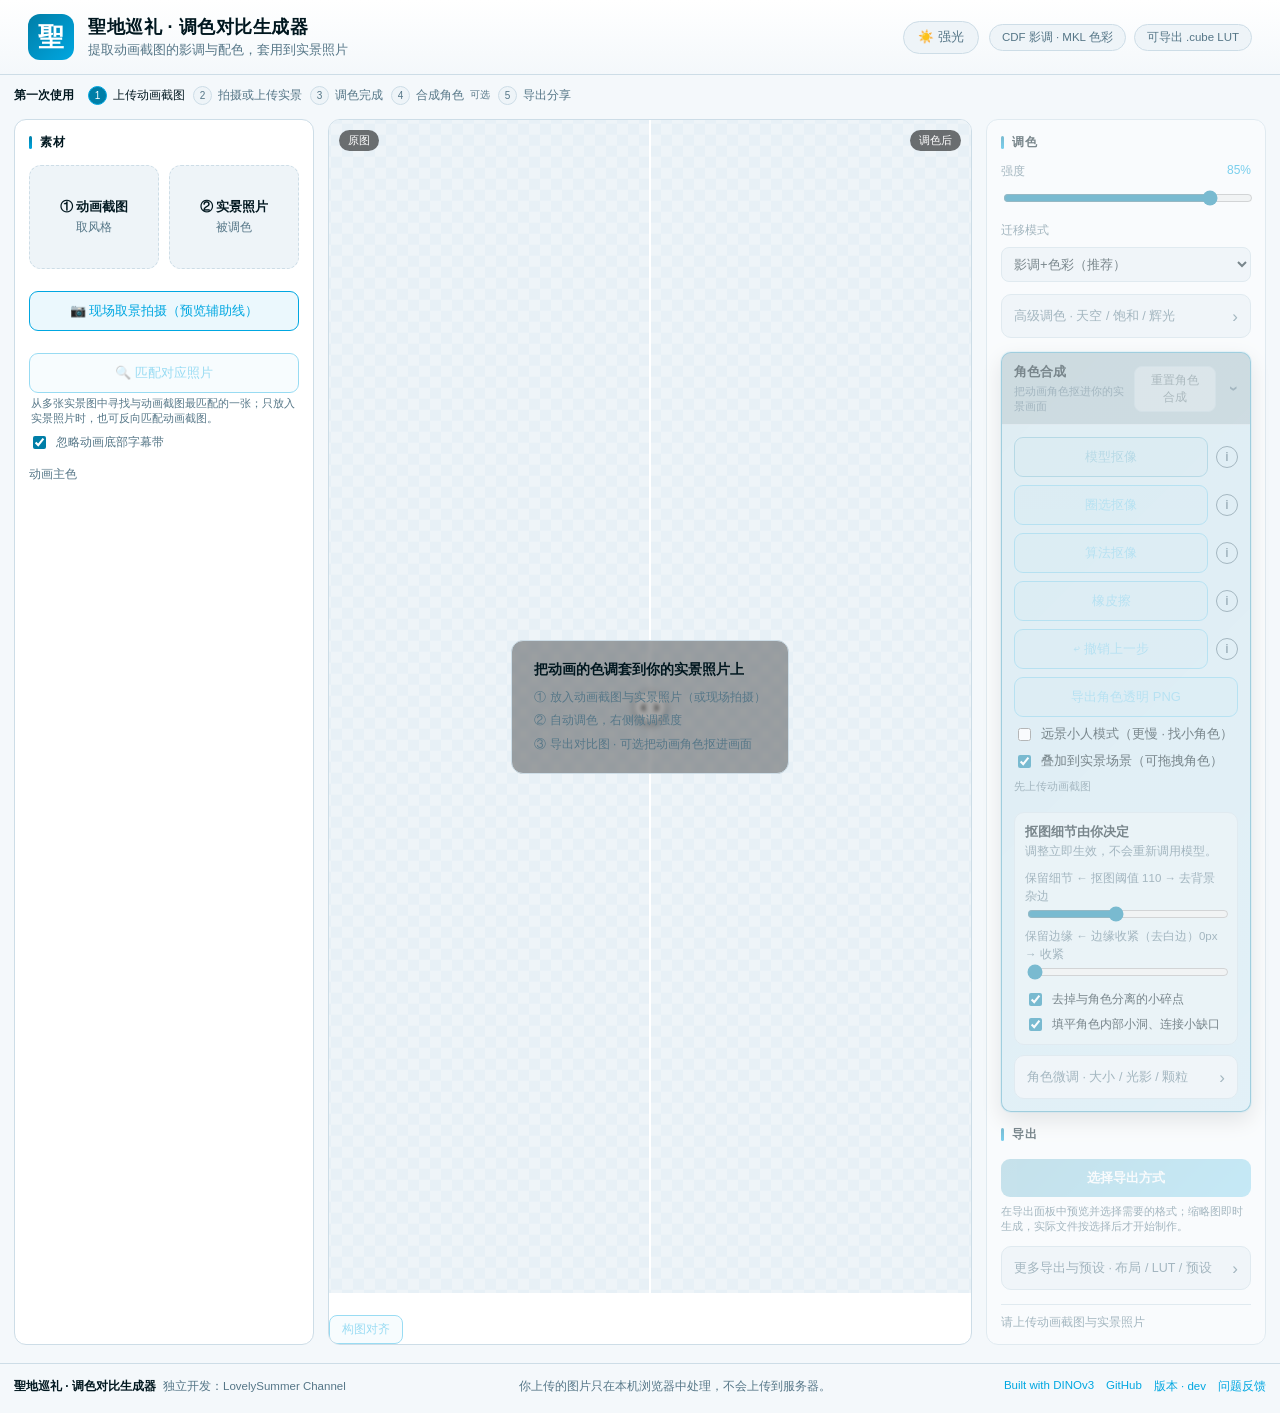
==== commit 7eb51306: "feat: parallel chunk downloads + PWA install guidance - ort-env.js: ISNet 四个分块从串行改为并行下载，高延迟线路明显提速；  " ====
--- a/index.html
+++ b/index.html
@@ -321,6 +321,8 @@
             <div class="model-cache">
               <div id="modelCacheStatus">正在检查 AI 离线包…</div>
               <div id="modelCacheHint" class="export-note">基础调色不需要下载 AI 模型。出门前可在 Wi‑Fi 下下载自动抠图离线包。</div>
+              <div id="pwaInstallTip" class="export-note" hidden></div>
+              <button id="btnPwaInstall" class="small" hidden>安装为应用（防止系统清除离线模型）</button>
               <button id="btnCacheModels" class="small">下载自动抠图离线包（约 127MB）</button>
               <button id="btnCacheSam" class="small">下载 SAM 高质量兜底包（约 38MB）</button>
               <button id="btnCacheMatch" class="small">下载找图匹配离线包（约 21MB）</button>
--- a/style.css
+++ b/style.css
@@ -1,18 +1,24 @@
 :root {
-  --bg: #0e1014;
-  --panel: #171a21;
-  --panel-2: #1f242e;
-  --line: #2a313d;
-  --text: #e6e9ef;
-  --muted: #8a93a3;
-  --accent: #ff5e8a;
-  --accent-2: #6ea8ff;
+  --bg: #f4f8fb;
+  --panel: #ffffff;
+  --panel-2: #eef4f8;
+  --line: #cddde7;
+  --text: #00171f;
+  --muted: #557687;
+  --accent: #007ea7;
+  --accent-2: #00a7e1;
   --radius: 12px;
 }
 
 * { box-sizing: border-box; }
 [hidden] { display: none !important; }
 html, body { margin: 0; height: 100%; }
+
+/* Hide every visible scrollbar while keeping scroll (wheel/touch) working.
+   Covers the document and any inner scroll container. */
+html { scrollbar-width: none; -ms-overflow-style: none; }
+* { scrollbar-width: none; -ms-overflow-style: none; }
+::-webkit-scrollbar { width: 0; height: 0; display: none; }
 body {
   background: var(--bg);
   color: var(--text);
@@ -24,7 +30,7 @@
 
 .top {
   border-bottom: 1px solid var(--line);
-  background: linear-gradient(180deg, #141821, #0e1014);
+  background: linear-gradient(180deg, #ffffff, #f4f8fb);
   position: sticky; top: 0; z-index: 20;
 }
 .top-inner {
@@ -51,6 +57,10 @@
 }
 .footer-credit { display: flex; align-items: baseline; gap: 7px; flex-wrap: wrap; }
 .footer-credit strong { color: var(--text); font-size: 12px; }
+.mask-quality-controls { margin-top: 10px; padding: 10px; border: 1px solid var(--line); border-radius: 10px; background: color-mix(in srgb, var(--panel) 72%, var(--accent) 8%); }
+.mask-quality-controls strong { display: block; font-size: 13px; }
+.mask-quality-controls p { margin: 2px 0 8px; font-size: 12px; color: var(--muted); }
+.mask-quality-controls .check { margin-top: 6px; font-size: 12px; }
 .site-footer p { margin: 0; }
 .footer-links { display: flex; gap: 12px; }
 .footer-links a { color: var(--accent-2); text-decoration: none; }
@@ -74,12 +84,13 @@
   width: 19px; height: 19px; display: grid; place-items: center; border-radius: 50%;
   font-size: 10px; border: 1px solid var(--line); background: var(--panel-2);
 }
-.workflow li.done { color: #a5d8b5; }
-.workflow li.done span { border-color: #4f9b6c; background: #1d3a29; font-size: 0; }
+.workflow li.done { color: #a6ddf3; }
+.workflow li.done span { border-color: #007ea7; background: #dbeff8; font-size: 0; }
 .workflow li.done span::after { content: '✓'; font-size: 11px; }
 .workflow li.current { color: var(--text); }
-.workflow li.current span { border-color: var(--accent-2); color: #fff; background: #28549d; }
+.workflow li.current span { border-color: var(--accent-2); color: #fff; background: #007ea7; }
 .workflow em { font-style: normal; font-size: 9.5px; color: var(--muted); }
+
 .logo {
   width: 46px; height: 46px; border-radius: 12px;
   display: grid; place-items: center;
@@ -120,7 +131,7 @@
   transition: border-color .15s, background .15s;
   background: var(--panel-2);
 }
-.drop:hover, .drop.dragover { border-color: var(--accent-2); background: #1b2433; }
+.drop:hover, .drop.dragover { border-color: var(--accent-2); background: #e7f0f6; }
 .drop-inner {
   position: absolute; inset: 0;
   display: flex; flex-direction: column; align-items: center; justify-content: center;
@@ -133,6 +144,32 @@
   background: linear-gradient(0deg, rgba(0,0,0,.6), transparent 55%);
   justify-content: flex-end; align-items: flex-start; padding: 10px;
 }
+/* 载图后标签压在深色渐变上，强制白字（白底主题默认是深字，会看不清） */
+.drop:has(.thumb:not([hidden])) .drop-inner strong,
+.drop:has(.thumb:not([hidden])) .hint { color: #fff; }
+
+/* ---------- 阶段化界面（progressive disclosure） ----------
+   setup：两张图还没凑齐 —— 素材区是主角，右侧调色控件先淡出，别抢注意力。
+   edit ：两张图都到位 —— 上传框收成小缩略图（大概率不再点），把最常调的
+          「强度 / 迁移模式」上浮强调，用户一眼看到该玩哪儿。 */
+.layout { transition: none; }
+/* setup：右侧调色栏还用不上，淡出且不可点，视线自然落到素材区 */
+[data-phase="setup"] .controls { opacity: .5; }
+[data-phase="setup"] .controls .sec:first-child { pointer-events: none; }
+/* edit：两个上传框收窄成一行小图，仍可点击更换 */
+[data-phase="edit"] .inputs .drop { min-height: 0; }
+[data-phase="edit"] .inputs .thumb { height: 84px; }
+[data-phase="edit"] .inputs .drop:not(:has(.thumb:not([hidden]))) { min-height: 84px; }
+/* edit：动画主色是参考信息，收起省空间（悬停素材区可临时看） */
+[data-phase="edit"] .inputs .palette-box { display: none; }
+/* edit：强调最常用的调色控件——强度那一组加浅蓝卡片和更粗的滑轨 */
+[data-phase="edit"] .controls .sec:first-child > .sec-title + .ctrl-group {
+  background: #e6f5fc;
+  border: 1px solid #9fd7ee;
+  border-radius: 10px; padding: 10px 12px; margin: 0 -2px 4px;
+}
+[data-phase="edit"] .controls .sec:first-child > .sec-title + .ctrl-group input[type=range] { height: 30px; }
+[data-phase="edit"] .controls .sec:first-child > .sec-title + .ctrl-group label { color: var(--text); font-weight: 600; }
 
 .palette-box label, .ctrl-group label {
   font-size: 12px; color: var(--muted); display: block; margin-bottom: 8px;
@@ -156,6 +193,15 @@
 /* 抠图按钮 + ⓘ 说明气泡 */
 .extract-row { display: flex; align-items: center; gap: 8px; position: relative; }
 .extract-row > .ghost { flex: 1; }
+.button-load-row { display: flex; align-items: center; gap: 8px; margin-top: 8px; }
+.button-load-row .shoot-btn { flex: 1; margin: 0; }
+.match-entry { display: flex; flex-direction: column; }
+.match-help { margin: 3px 2px 0; color: var(--muted); font-size: 10.5px; line-height: 1.45; }
+.button-load {
+  flex: 0 1 132px; color: var(--accent-2); font-size: 10.5px; line-height: 1.25;
+  overflow-wrap: anywhere;
+}
+.button-load::before { content: '◌ '; }
 .info-tip {
   flex: 0 0 auto;
   width: 22px; height: 22px; min-height: 22px; padding: 0;
@@ -176,7 +222,7 @@
   padding: 8px 10px;
   border: 1px solid var(--line);
   border-radius: 8px;
-  background: #232a36;
+  background: #eef4f8;
   color: var(--text);
   font-size: 12px; font-style: normal; font-family: inherit;
   line-height: 1.55; text-align: left; white-space: normal;
@@ -185,12 +231,12 @@
 .info-tip:hover::after, .info-tip.open::after { display: block; }
 button.ghost {
   border: 1px solid var(--accent-2);
-  background: rgba(110, 168, 255, .08);
+  background: rgba(0, 167, 225, .08);
   color: var(--accent-2);
 }
 button.ghost.ai {
   border-color: var(--accent);
-  background: rgba(255, 94, 138, .08);
+  background: rgba(0, 126, 167, .08);
   color: var(--accent);
 }
 .check { display: flex; align-items: center; gap: 7px; font-size: 12.5px; color: var(--text); cursor: pointer; margin: 0; }
@@ -219,7 +265,7 @@
   position: relative; flex: 1; width: 100%;
   display: grid; place-items: center;
   background:
-    repeating-conic-gradient(#1a1d24 0% 25%, #14171d 0% 50%) 50% / 22px 22px;
+    repeating-conic-gradient(#e7f0f6 0% 25%, #eef4f8 0% 50%) 50% / 22px 22px;
   overflow: hidden;
   /* pan-y：页面竖向滚动仍交给浏览器，横向拖拽与双指捏合交给我们 */
   touch-action: pan-y;
@@ -249,16 +295,16 @@
   clip-path: inset(0 50% 0 0);
 }
 .compare-stack-mode .compare-stack {
-  position: relative; inset: auto; width: 100%; height: 100%; padding: 8px;
-  display: flex; flex-direction: column; gap: 8px; overflow: auto;
+  position: relative; inset: auto; width: 100%; height: 100%; padding: 0;
+  display: flex; flex-direction: column; align-items: center; justify-content: center; gap: 0; overflow: hidden;
 }
 .compare-stack-mode .stack-panel {
-  position: relative; inset: auto; flex: 1 1 0; min-height: 0; width: 100%;
-  background: rgba(0, 0, 0, .16); border: 1px solid var(--line); border-radius: 8px;
+  position: relative; inset: auto; flex: 0 0 auto; min-height: 0;
+  display: grid; place-items: center; background: transparent; border: 0; border-radius: 0;
 }
 .compare-stack-mode #stackAnimePanel { order: -1; }
 .compare-stack-mode .stack-panel canvas {
-  position: static; width: auto !important; height: auto !important;
+  position: static;
   max-width: 100%; max-height: 100%;
 }
 .compare-stack-mode .stack-label {
@@ -271,7 +317,7 @@
   color: var(--muted); font-size: 11.5px;
 }
 .compare-mode { min-height: 28px; padding: 4px 9px; border-radius: 14px; font-size: 11.5px; }
-.compare-mode.on { border-color: var(--accent-2); color: #fff; background: rgba(110, 168, 255, .2); }
+.compare-mode.on { border-color: var(--accent-2); color: #fff; background: rgba(0, 167, 225, .2); }
 .overlay-opacity { display: flex; align-items: center; gap: 5px; margin-left: auto; white-space: nowrap; }
 .overlay-opacity span { color: var(--accent-2); }
 .overlay-opacity input { width: 92px; }
@@ -335,8 +381,8 @@
   background: rgba(0, 0, 0, .18); border: 1px solid var(--line);
   color: var(--muted); font-size: 11px; line-height: 1.55; white-space: pre-line;
 }
-.download-probe.ok { border-color: rgba(91, 183, 123, .65); color: #b7dfc3; }
-.download-probe.problem { border-color: rgba(255, 94, 138, .7); color: #ffc0d0; }
+.download-probe.ok { border-color: rgba(0, 167, 225, .65); color: #cdeaf7; }
+.download-probe.problem { border-color: rgba(0, 126, 167, .7); color: #bce2ef; }
 #btnClearModelCache { color: var(--muted); }
 .thumb { image-orientation: from-image; }
 input[type=range] { accent-color: var(--accent); }
@@ -363,7 +409,7 @@
 .export-note { font-size: 10.5px; line-height: 1.45; color: var(--muted); margin-top: -5px; }
 
 /* ---------- 导出选择面板 ---------- */
-.export-hub { position: fixed; inset: 0; z-index: 70; display: grid; place-items: center; padding: 5vh 6vw; background: rgba(4, 6, 10, .78); }
+.export-hub { position: fixed; inset: 0; z-index: 70; display: grid; place-items: center; padding: 5vh 6vw; background: rgba(6, 8, 4, .78); }
 .export-hub[hidden] { display: none; }
 .export-hub-dialog { width: min(1120px, 88vw); height: min(80vh, 820px); overflow: auto; padding: 20px; border: 1px solid var(--line); border-radius: 16px; background: var(--panel); box-shadow: 0 22px 80px rgba(0,0,0,.5); }
 .export-hub-head { display: flex; align-items: start; justify-content: space-between; gap: 12px; margin-bottom: 18px; }
@@ -371,7 +417,7 @@
 .export-hub-head p { margin: 5px 0 0; color: var(--muted); font-size: 12px; }
 .export-hub-grid { display: grid; grid-template-columns: repeat(auto-fit, minmax(205px, 1fr)); gap: 14px; }
 .export-card { min-height: 0; padding: 0 0 12px; overflow: hidden; text-align: left; background: var(--panel-2); border-color: var(--line); }
-.export-card canvas, .export-card-text i { display: block; width: 100%; height: 150px; margin: 0 0 10px; background: #090c12; object-fit: contain; }
+.export-card canvas, .export-card-text i { display: block; width: 100%; height: 150px; margin: 0 0 10px; background: #f4f8fb; object-fit: contain; }
 .export-card b, .export-card span { display: block; padding: 0 12px; }
 .export-card b { color: var(--text); font-size: 14px; }
 .export-card span { margin-top: 4px; color: var(--muted); font-size: 11px; line-height: 1.35; }
@@ -405,9 +451,9 @@
 .align-bar {
   display: flex; align-items: center; gap: 10px; flex-wrap: wrap;
   padding: 8px 12px; margin-bottom: 8px;
-  background: var(--panel, #171a21); border: 1px solid var(--line, #2a2f3a); border-radius: 10px;
-}
-.align-bar .align-tip { font-size: 12px; color: var(--muted, #8b93a3); }
+  background: var(--panel, #ffffff); border: 1px solid var(--line, #e0eaf1); border-radius: 10px;
+}
+.align-bar .align-tip { font-size: 12px; color: var(--muted, #557687); }
 .align-bar input[type="range"] { width: 120px; }
 .align-bar .mini.inline { margin: 0; white-space: nowrap; }
 button.small { padding: 5px 12px; font-size: 12px; border-radius: 8px; }
@@ -424,17 +470,17 @@
 /* ---------- 圈选抠图 ---------- */
 .lasso-modal {
   position: fixed; inset: 0; z-index: 60;
-  background: rgba(10, 12, 16, .94);
+  background: rgba(255, 255, 255, .94);
   display: flex; flex-direction: column;
 }
 .lasso-modal[hidden] { display: none; }
 .lasso-head {
   display: flex; gap: 10px; align-items: center; justify-content: space-between; flex-wrap: wrap;
-  padding: 10px 16px; color: var(--muted, #8b93a3); font-size: 13px;
-}
-.lasso-guide { display: flex; width: 100%; gap: 12px; flex-wrap: wrap; color: #c6cfdf; font-size: 12px; }
-.lasso-guide b { color: #fff; }
-.lasso-guide .active { color: #b8dcff; }
+  padding: 10px 16px; color: var(--muted, #557687); font-size: 13px;
+}
+.lasso-guide { display: flex; width: 100%; gap: 12px; flex-wrap: wrap; color: #557687; font-size: 12px; }
+.lasso-guide b { color: var(--text); }
+.lasso-guide .active { color: #cdeaf7; }
 .lasso-actions { display: flex; gap: 8px; }
 .lasso-stage { flex: 1; display: flex; align-items: center; justify-content: center; overflow: hidden; padding: 0 12px 12px; }
 #lassoCanvas { max-width: 100%; max-height: 100%; touch-action: none; cursor: crosshair; border-radius: 8px; }
@@ -442,27 +488,31 @@
 .lasso-shapes button { white-space: nowrap; }
 .lasso-shapes .shape-on { border-color: var(--accent); color: var(--accent); }
 .lasso-keep { display: flex; align-items: center; gap: 6px; }
-.lasso-keep #btnLassoKeep.keep-on { border-color: #58a6ff; color: #b8dcff; background: rgba(48, 130, 255, .18); }
+.lasso-keep #btnLassoKeep.keep-on { border-color: #33b8e7; color: #cdeaf7; background: rgba(0, 167, 225, .18); }
 #lassoKeepSize { display: flex; align-items: center; gap: 5px; white-space: nowrap; }
-#lassoKeepBrush { width: 92px; accent-color: #58a6ff; }
+#lassoKeepBrush { width: 92px; accent-color: #33b8e7; }
 @media (max-width: 600px) { .lasso-guide { gap: 5px; } }
 
 /* 相机探针入口（临时诊断用） */
 .probe-entry {
   display: block; text-align: center; margin: 0 0 10px;
   padding: 11px 14px; border-radius: 10px;
-  background: #1c2740; border: 1px solid #2f6df0; color: #9db4ff;
+  background: #cddde7; border: 1px solid #007ea7; color: #66caee;
   font-size: 14px; text-decoration: none;
 }
-.probe-entry:active { background: #24345a; }
+.probe-entry:active { background: #e7f0f6; }
 
 /* 现场取景按钮 */
-.shoot-btn { width: 100%; margin: 8px 0 0; border-color: #2f6df0; color: #9db4ff; }
-.shoot-btn:not(:disabled):active { background: #1c2740; }
+.shoot-btn { width: 100%; margin: 8px 0 0; border-color: #007ea7; color: #66caee; }
+.shoot-btn:not(:disabled):active { background: #cddde7; }
 
 .match-results { margin-top: 10px; }
 .match-results > label { font-size: 12px; color: var(--muted); display: block; margin-bottom: 8px; }
-.match-grid { display: grid; grid-template-columns: repeat(3, 1fr); gap: 6px; }
+.match-grid {
+  display: grid; grid-auto-flow: column; grid-auto-columns: minmax(112px, 145px); gap: 6px;
+  overflow-x: auto; overscroll-behavior-x: contain; scroll-snap-type: x proximity;
+  padding: 1px 1px 7px; scrollbar-color: var(--line) transparent;
+}
 .match-item {
   position: relative;
   padding: 0;
@@ -472,6 +522,7 @@
   background: var(--panel-2);
   cursor: pointer;
   transition: border-color .15s;
+  scroll-snap-align: start;
 }
 .match-item:hover { border-color: var(--accent-2); }
 .match-item.selected { border-color: var(--accent); }
@@ -530,20 +581,22 @@
 
 /* 核心玩法：即使尚未上传素材，也要让用户一眼看到角色合成入口 */
 details.character-section {
-  border-color: rgba(255, 94, 138, .62);
+  border-color: rgba(0, 126, 167, .62);
   background:
-    linear-gradient(135deg, rgba(255, 94, 138, .14), rgba(110, 168, 255, .12)),
+    linear-gradient(135deg, rgba(0, 126, 167, .14), rgba(0, 167, 225, .12)),
     var(--panel-2);
-  box-shadow: 0 0 0 1px rgba(110, 168, 255, .12), 0 8px 22px rgba(0, 0, 0, .18);
+  box-shadow: 0 0 0 1px rgba(0, 167, 225, .12), 0 8px 22px rgba(0, 0, 0, .18);
 }
 details.character-section > summary {
   min-height: 58px;
   padding: 10px 12px;
 }
+.character-reset { margin-left: auto; padding: 6px 8px; font-size: 11px; }
+details.character-section > summary::after { margin-left: 8px; }
 .character-summary-copy { display: flex; flex-direction: column; gap: 3px; }
 .character-summary-title { display: flex; align-items: center; gap: 7px; font-size: 13px; }
-.character-summary-subtitle { color: #c3cad8; font-size: 11px; font-weight: 400; }
-details.character-section[open] > summary { background: rgba(13, 16, 23, .18); }
+.character-summary-subtitle { color: #557687; font-size: 11px; font-weight: 400; }
+details.character-section[open] > summary { background: rgba(0, 23, 31, .18); }
 
 /* 空预览态的流程指引 */
 .empty-flow {
@@ -560,6 +613,8 @@
   .workflow { padding-top: 9px; }
   .input-row .drop { min-height: 128px; }
   .input-row .thumb { height: 128px; }
+  .button-load-row { align-items: flex-start; }
+  .button-load { flex-basis: 108px; }
 }
 
 /* ==================== 户外强光模式 ==================== */
@@ -569,31 +624,32 @@
   border-radius: 20px; padding: 7px 14px; font-size: 12.5px; white-space: nowrap;
 }
 .sun-toggle[aria-pressed="true"] {
-  background: #f5c542; border-color: #f5c542; color: #241a00; font-weight: 700;
+  background: #003459; border-color: #003459; color: #e6eef4; font-weight: 700;
 }
 
 /* 强光模式：整体拉高界面亮度与对比、加粗描边、放大控件。
    刻意不碰 .compare 里的调色预览画布——预览必须显示真实调色结果，
    一旦为了"看清"而提亮，用户在阳光下判断的就不是真实色彩了。 */
+/* 白底主题下的强光模式 = 更高对比：纯白底、近黑字、更深的蓝与更重的描边 */
 :root.sunlight {
-  --bg: #05070a;
-  --panel: #262d3b;
-  --panel-2: #323b4d;
-  --line: #61708c;
-  --text: #ffffff;
-  --muted: #c9d1e2;
-  --accent: #ff487d;
-  --accent-2: #4aa3ff;
+  --bg: #ffffff;
+  --panel: #ffffff;
+  --panel-2: #e6eef4;
+  --line: #003459;
+  --text: #00171f;
+  --muted: #003459;
+  --accent: #006287;
+  --accent-2: #007ea7;
 }
 .sunlight body { font-weight: 500; }
-.sunlight .top { background: linear-gradient(180deg, #2a3241, #12161d); }
-.sunlight .sec-title, .sunlight .drop-inner strong, .sunlight h1,
-.sunlight .char-chip, .sunlight .badge { color: #fff; }
+.sunlight .top { background: linear-gradient(180deg, #ffffff, #eef4f8); }
+.sunlight .sec-title, .sunlight h1, .sunlight .char-chip { color: #00171f; }
+.sunlight .badge { color: #fff; }
 .sunlight button { border-width: 1.5px; font-weight: 600; }
-.sunlight details.adv > summary, .sunlight details.sec-d > summary { color: #eef2fa; }
+.sunlight details.adv > summary, .sunlight details.sec-d > summary { color: #00171f; }
 .sunlight .drop { border-width: 2px; }
 .sunlight input[type=range] { filter: contrast(1.15); }
-.sunlight .workflow li { color: #eef2fa; }
+.sunlight .workflow li { color: #00171f; }
 /* 对比条把手在强光下更醒目 */
 .sunlight .handle { width: 3px; }
 .sunlight .badge { background: rgba(0,0,0,.78); }
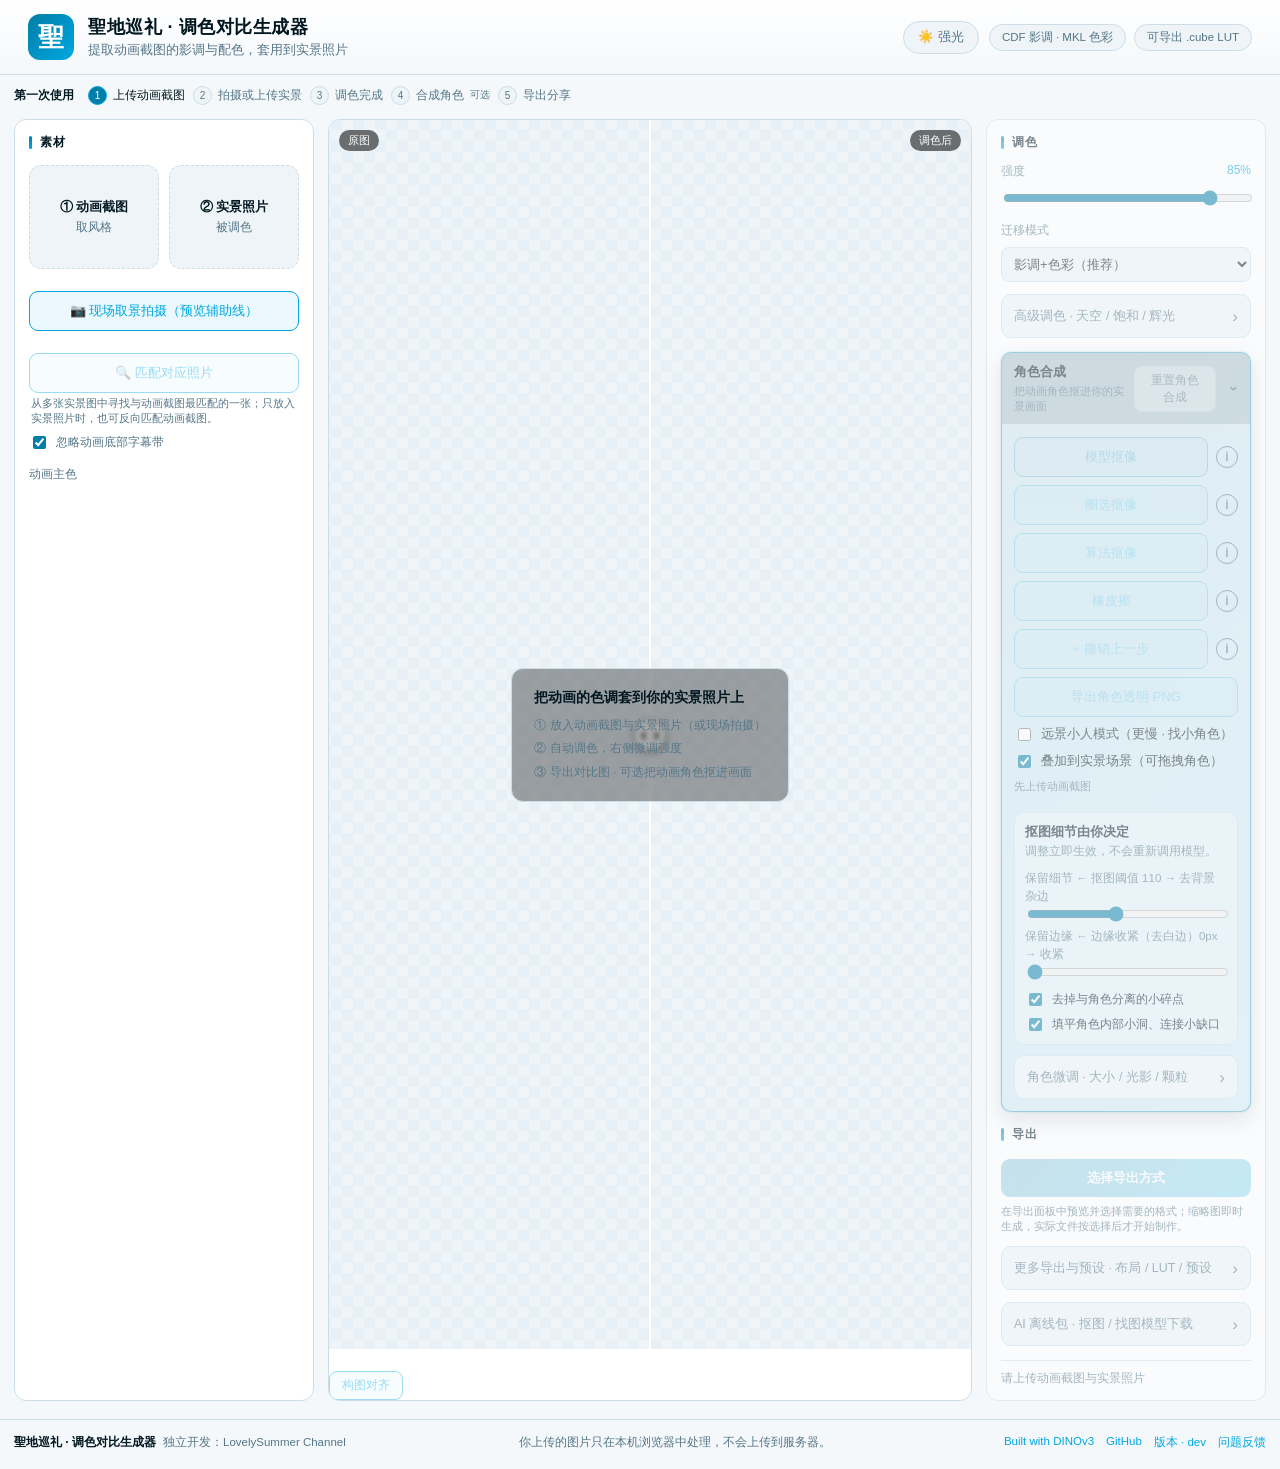
==== commit 1eae44b9: "refactor: 模型下载从「更多导出与预设」抽出为独立折叠面板 原来 AI 离线包/模型下载埋在导出+预设面板里，不好找。现在单独成一个 「AI 离线包 · 抠图 / 找图模型下载」折叠收纳，控件" ====
--- a/index.html
+++ b/index.html
@@ -318,12 +318,17 @@
               </div>
               <div class="export-note">当前参数会自动恢复；图片不会写入浏览器存储。</div>
             </div>
+          </div>
+        </details>
+        <details class="adv model-cache-section">
+          <summary>AI 离线包 · 抠图 / 找图模型下载</summary>
+          <div class="d-body">
             <div class="model-cache">
               <div id="modelCacheStatus">正在检查 AI 离线包…</div>
               <div id="modelCacheHint" class="export-note">基础调色不需要下载 AI 模型。出门前可在 Wi‑Fi 下下载自动抠图离线包。</div>
               <div id="pwaInstallTip" class="export-note" hidden></div>
               <button id="btnPwaInstall" class="small" hidden>安装为应用（防止系统清除离线模型）</button>
-              <button id="btnCacheModels" class="small">下载自动抠图离线包（约 127MB）</button>
+              <button id="btnCacheModels" class="small">下载自动抠图离线包（约 85MB）</button>
               <button id="btnCacheSam" class="small">下载 SAM 高质量兜底包（约 38MB）</button>
               <button id="btnCacheMatch" class="small">下载找图匹配离线包（约 21MB）</button>
               <button id="btnTestModelDownload" class="small">检测模型下载线路</button>
@@ -411,6 +416,23 @@
     </div>
   </div>
 
+  <div id="entryNotice" class="entry-notice" hidden role="dialog" aria-modal="true" aria-labelledby="entryNoticeTitle">
+    <div class="entry-notice-dialog">
+      <h2 id="entryNoticeTitle">使用前小贴士</h2>
+      <ul class="entry-notice-list">
+        <li><b>内地下载模型慢？</b>模型走海外节点，直连时快时慢。建议挂梯子并选<b>日本节点</b>，实测速度明显更稳更快。基础调色不下模型也能用。</li>
+        <li><b>强烈建议「安装为应用」。</b>安装后模型<b>永久保存在本机</b>，不会被系统几天后清掉；也能像 App 一样从主屏幕一键打开、断网可用。只需下载一次。</li>
+      </ul>
+      <div id="entryNoticeIosSteps" class="entry-notice-ios" hidden>
+        <b>iPhone 安装方法：</b>点 Safari 底部中间的「分享」<span aria-hidden="true">↑</span> → 下滑选「添加到主屏幕」→ 右上角「添加」。之后从主屏幕图标进入即可。
+      </div>
+      <div class="entry-notice-actions">
+        <button id="btnNoticeInstall" class="small primary" hidden>安装为应用</button>
+        <button id="btnNoticeClose" class="small">知道了</button>
+      </div>
+    </div>
+  </div>
+
   <script>
     // 部署时由 GitHub Actions 把占位符替换成真实 commit；未注入（本地开发）则降级显示 dev
     (function () {
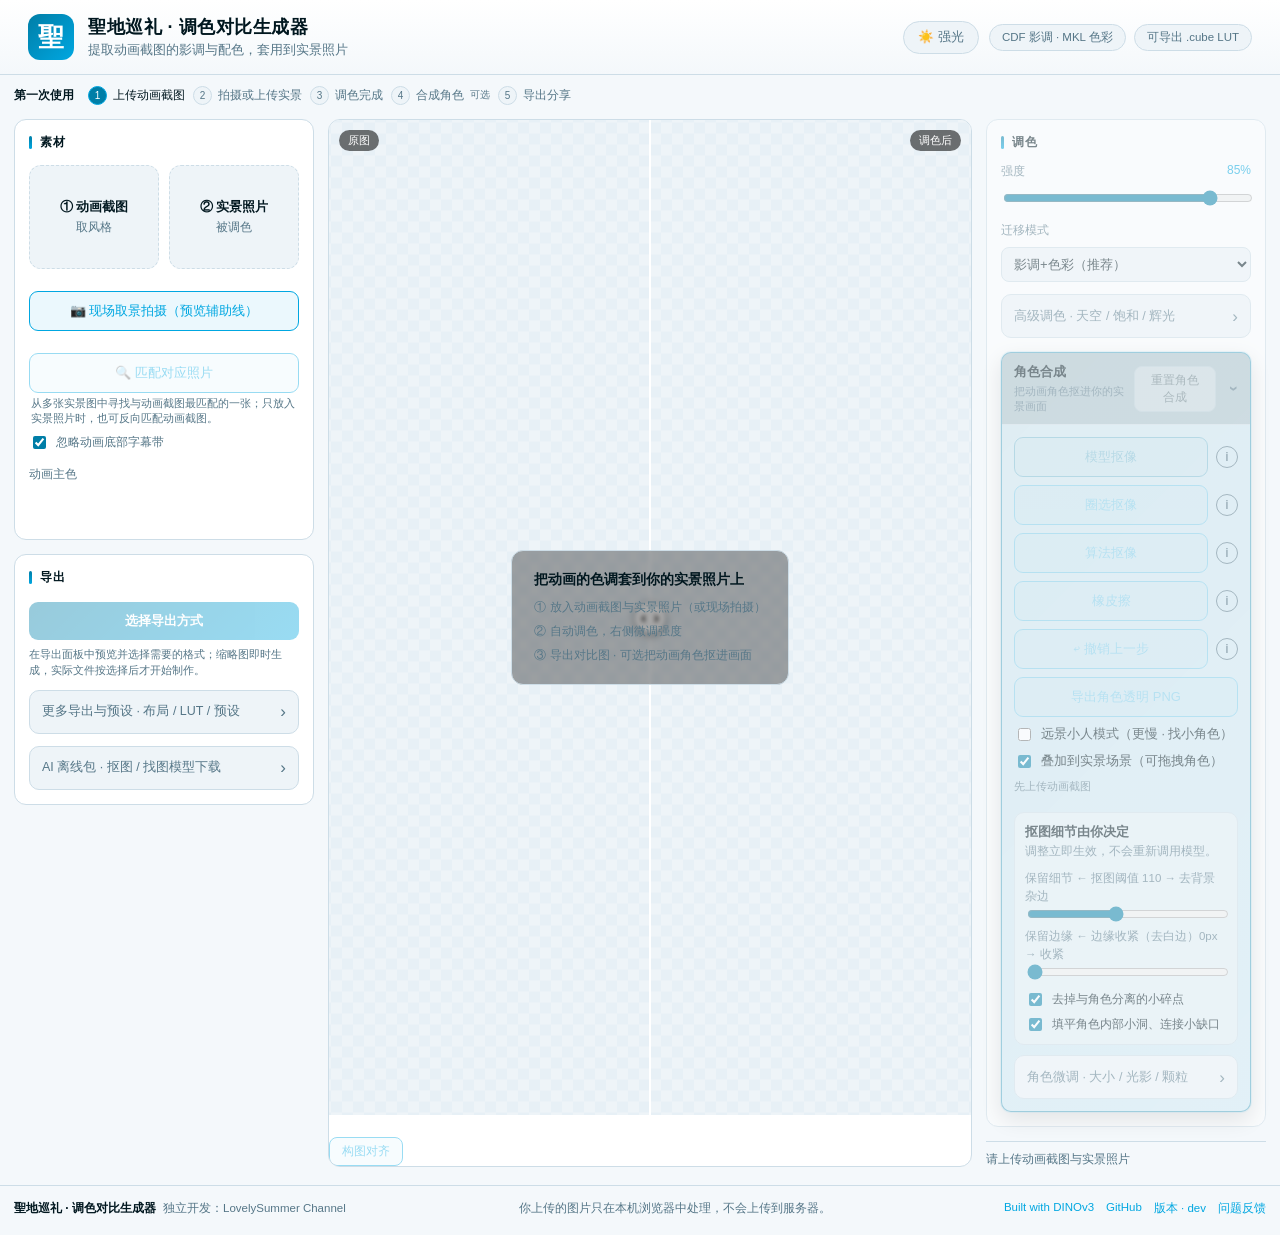
==== commit 6f881409: "ui: 桌面端把导出/预设/模型下载移到左列，平衡两侧列高 桌面端原来右列（调色+角色+导出+预设+模型）远长于左列（仅素材）。改为左右 各用一个包裹容器：左列=素材+导出，右列=调色+角色，两列独立" ====
--- a/index.html
+++ b/index.html
@@ -52,6 +52,8 @@
     </ol>
   </nav>
   <main class="layout">
+    <!-- 左列：素材 + 导出。桌面端两块堆在左列使两侧等长；移动端经 display:contents + order 还原为原线性顺序 -->
+    <div class="col col-left">
     <!-- 左：素材 -->
     <section class="panel inputs">
       <div class="sec-title">素材</div>
@@ -96,6 +98,82 @@
         <div class="palette" id="palette"></div>
       </div>
     </section>
+
+    <!-- 导出（桌面端置于左列下方；移动端经 order 仍排在角色合成之后） -->
+    <section class="panel exports">
+      <div class="sec">
+        <div class="sec-title">导出</div>
+        <div class="actions">
+          <button id="btnOpenExportHub" class="primary" disabled>选择导出方式</button>
+          <div hidden>
+            <button id="btnExportImg" disabled>导出调色图</button>
+            <button id="btnShareImg" hidden>保存到照片 / 分享</button>
+            <button id="btnExportCompare" disabled>导出对比图</button>
+            <button id="btnExportWipe" disabled>导出滑动对比动图</button>
+            <button id="btnExportMorph" disabled>导出动画→实景 GIF</button>
+            <button id="btnExportApng" disabled>导出高清动图 APNG（全彩）</button>
+          </div>
+        </div>
+        <input type="file" id="batchFiles" accept="image/jpeg,image/png,image/webp,.heic,.heif,.cr2,.cr3,.nef,.arw,.dng,.orf,.rw2,.raf,.pef,.srw" multiple hidden />
+        <button id="btnBatchExport" disabled hidden>批量套用当前风格并导出</button>
+        <div class="export-note">在导出面板中预览并选择需要的格式；缩略图即时生成，实际文件按选择后才开始制作。</div>
+        <details class="adv">
+          <summary>更多导出与预设 · 布局 / LUT / 预设</summary>
+          <div class="d-body">
+            <div class="ctrl-group">
+              <label>对比布局</label>
+              <select id="layout">
+                <option value="updown">上下对比（动画 / 实景）</option>
+                <option value="leftright">左右对比</option>
+                <option value="triple">三联（动画 · 原图 · 调色）</option>
+                <option value="postcard">巡礼卡片（此处 · 彼处）</option>
+              </select>
+              <button id="btnExportCompareLayout" class="primary" disabled hidden>按此布局导出对比图</button>
+            </div>
+            <div class="ctrl-group compare-meta">
+              <label>卡片标题与地点（可选）</label>
+              <input id="compareTitle" maxlength="48" placeholder="例如：摇曳露营△ · 伊豆" />
+              <input id="comparePlace" maxlength="80" placeholder="地点；照片含 GPS 时会自动附上坐标" />
+            </div>
+            <button id="btnExportLut" disabled hidden>导出高精度 .cube LUT</button>
+            <div class="export-note">65³ LUT 含影调/色彩/饱和度；不含天空分区与辉光。</div>
+            <div class="ctrl-group preset-box">
+              <label>风格预设（保存在本机）</label>
+              <div class="preset-row">
+                <select id="presetSelect"><option value="">选择预设…</option></select>
+                <button id="btnPresetApply" class="small">应用</button>
+              </div>
+              <div class="preset-row">
+                <input id="presetName" maxlength="30" placeholder="例如：摇曳露营·伊豆" />
+                <button id="btnPresetSave" class="small">保存</button>
+                <button id="btnPresetDelete" class="small" disabled>删除</button>
+              </div>
+              <div class="export-note">当前参数会自动恢复；图片不会写入浏览器存储。</div>
+            </div>
+          </div>
+        </details>
+        <details class="adv model-cache-section">
+          <summary>AI 离线包 · 抠图 / 找图模型下载</summary>
+          <div class="d-body">
+            <div class="model-cache">
+              <div id="modelCacheStatus">正在检查 AI 离线包…</div>
+              <div id="modelCacheHint" class="export-note">基础调色不需要下载 AI 模型。出门前可在 Wi‑Fi 下下载自动抠图离线包。</div>
+              <div id="pwaInstallTip" class="export-note" hidden></div>
+              <button id="btnPwaInstall" class="small" hidden>安装为应用（防止系统清除离线模型）</button>
+              <button id="btnCacheModels" class="small">下载自动抠图离线包（约 85MB）</button>
+              <button id="btnCacheSam" class="small">下载 SAM 高质量兜底包（约 38MB）</button>
+              <button id="btnCacheMatch" class="small">下载找图匹配离线包（约 21MB）</button>
+              <button id="btnTestModelDownload" class="small">检测模型下载线路</button>
+              <div id="modelDownloadProbe" class="download-probe" hidden></div>
+              <button id="btnClearModelCache" class="small">删除 AI 离线包</button>
+              <button id="btnExportDiagnostics" class="small">导出诊断信息（排错用）</button>
+              <div id="deviceStatus" class="export-note"></div>
+            </div>
+          </div>
+        </details>
+      </div>
+    </section>
+    </div><!-- /col-left -->
 
     <!-- 中：预览区 -->
     <section class="panel preview">
@@ -156,7 +234,8 @@
       </div>
     </section>
 
-    <!-- 右：调整与导出 -->
+    <div class="col col-right">
+    <!-- 右：调整 -->
     <section class="panel controls">
       <!-- 调色 -->
       <div class="sec">
@@ -267,82 +346,9 @@
           </div>
         </div>
       </details>
-
-      <!-- 导出 -->
-      <div class="sec">
-        <div class="sec-title">导出</div>
-        <div class="actions">
-          <button id="btnOpenExportHub" class="primary" disabled>选择导出方式</button>
-          <div hidden>
-            <button id="btnExportImg" disabled>导出调色图</button>
-            <button id="btnShareImg" hidden>保存到照片 / 分享</button>
-            <button id="btnExportCompare" disabled>导出对比图</button>
-            <button id="btnExportWipe" disabled>导出滑动对比动图</button>
-            <button id="btnExportMorph" disabled>导出动画→实景 GIF</button>
-            <button id="btnExportApng" disabled>导出高清动图 APNG（全彩）</button>
-          </div>
-        </div>
-        <input type="file" id="batchFiles" accept="image/jpeg,image/png,image/webp,.heic,.heif,.cr2,.cr3,.nef,.arw,.dng,.orf,.rw2,.raf,.pef,.srw" multiple hidden />
-        <button id="btnBatchExport" disabled hidden>批量套用当前风格并导出</button>
-        <div class="export-note">在导出面板中预览并选择需要的格式；缩略图即时生成，实际文件按选择后才开始制作。</div>
-        <details class="adv">
-          <summary>更多导出与预设 · 布局 / LUT / 预设</summary>
-          <div class="d-body">
-            <div class="ctrl-group">
-              <label>对比布局</label>
-              <select id="layout">
-                <option value="updown">上下对比（动画 / 实景）</option>
-                <option value="leftright">左右对比</option>
-                <option value="triple">三联（动画 · 原图 · 调色）</option>
-                <option value="postcard">巡礼卡片（此处 · 彼处）</option>
-              </select>
-              <button id="btnExportCompareLayout" class="primary" disabled hidden>按此布局导出对比图</button>
-            </div>
-            <div class="ctrl-group compare-meta">
-              <label>卡片标题与地点（可选）</label>
-              <input id="compareTitle" maxlength="48" placeholder="例如：摇曳露营△ · 伊豆" />
-              <input id="comparePlace" maxlength="80" placeholder="地点；照片含 GPS 时会自动附上坐标" />
-            </div>
-            <button id="btnExportLut" disabled hidden>导出高精度 .cube LUT</button>
-            <div class="export-note">65³ LUT 含影调/色彩/饱和度；不含天空分区与辉光。</div>
-            <div class="ctrl-group preset-box">
-              <label>风格预设（保存在本机）</label>
-              <div class="preset-row">
-                <select id="presetSelect"><option value="">选择预设…</option></select>
-                <button id="btnPresetApply" class="small">应用</button>
-              </div>
-              <div class="preset-row">
-                <input id="presetName" maxlength="30" placeholder="例如：摇曳露营·伊豆" />
-                <button id="btnPresetSave" class="small">保存</button>
-                <button id="btnPresetDelete" class="small" disabled>删除</button>
-              </div>
-              <div class="export-note">当前参数会自动恢复；图片不会写入浏览器存储。</div>
-            </div>
-          </div>
-        </details>
-        <details class="adv model-cache-section">
-          <summary>AI 离线包 · 抠图 / 找图模型下载</summary>
-          <div class="d-body">
-            <div class="model-cache">
-              <div id="modelCacheStatus">正在检查 AI 离线包…</div>
-              <div id="modelCacheHint" class="export-note">基础调色不需要下载 AI 模型。出门前可在 Wi‑Fi 下下载自动抠图离线包。</div>
-              <div id="pwaInstallTip" class="export-note" hidden></div>
-              <button id="btnPwaInstall" class="small" hidden>安装为应用（防止系统清除离线模型）</button>
-              <button id="btnCacheModels" class="small">下载自动抠图离线包（约 85MB）</button>
-              <button id="btnCacheSam" class="small">下载 SAM 高质量兜底包（约 38MB）</button>
-              <button id="btnCacheMatch" class="small">下载找图匹配离线包（约 21MB）</button>
-              <button id="btnTestModelDownload" class="small">检测模型下载线路</button>
-              <div id="modelDownloadProbe" class="download-probe" hidden></div>
-              <button id="btnClearModelCache" class="small">删除 AI 离线包</button>
-              <button id="btnExportDiagnostics" class="small">导出诊断信息（排错用）</button>
-              <div id="deviceStatus" class="export-note"></div>
-            </div>
-          </div>
-        </details>
-      </div>
-
-      <div class="status" id="status">等待上传…</div>
     </section>
+    <div class="status" id="status">等待上传…</div>
+    </div><!-- /col-right -->
   </main>
   </div>
 
--- a/style.css
+++ b/style.css
@@ -109,6 +109,9 @@
   padding: 14px calc(14px + env(safe-area-inset-right)) calc(14px + env(safe-area-inset-bottom)) calc(14px + env(safe-area-inset-left));
   min-height: 0;
 }
+/* 桌面端：左右两列各用一个包裹容器独立堆叠，高度互不牵制，两侧自然等长。
+   三个网格子项（col-left / preview / col-right）恰好自动落入三列。 */
+.col { display: flex; flex-direction: column; gap: 14px; min-height: 0; }
 .panel {
   background: var(--panel);
   border: 1px solid var(--line);
@@ -407,6 +410,17 @@
   border-top: 1px solid var(--line); padding-top: 10px;
 }
 .export-note { font-size: 10.5px; line-height: 1.45; color: var(--muted); margin-top: -5px; }
+
+/* ---------- 进站小贴士 ---------- */
+.entry-notice { position: fixed; inset: 0; z-index: 80; display: grid; place-items: center; padding: 5vh 6vw; background: rgba(6, 8, 4, .78); }
+.entry-notice[hidden] { display: none; }
+.entry-notice-dialog { width: min(460px, 92vw); padding: 22px; border: 1px solid var(--line); border-radius: 16px; background: var(--panel); box-shadow: 0 22px 80px rgba(0,0,0,.5); }
+.entry-notice-dialog h2 { margin: 0 0 14px; font-size: 19px; color: var(--text); }
+.entry-notice-list { margin: 0; padding-left: 18px; }
+.entry-notice-list li { margin-bottom: 12px; font-size: 13px; line-height: 1.55; color: var(--text); }
+.entry-notice-list b { color: var(--accent); }
+.entry-notice-ios { margin: 4px 0 6px; padding: 10px 12px; border-radius: 10px; background: var(--panel-2); font-size: 12px; line-height: 1.55; color: var(--text); }
+.entry-notice-actions { display: flex; justify-content: flex-end; gap: 10px; margin-top: 16px; }
 
 /* ---------- 导出选择面板 ---------- */
 .export-hub { position: fixed; inset: 0; z-index: 70; display: grid; place-items: center; padding: 5vh 6vw; background: rgba(6, 8, 4, .78); }
@@ -432,6 +446,14 @@
 
 @media (max-width: 900px) {
   .layout { grid-template-columns: 1fr; }
+  /* 移动端：溶解左右包裹容器，让所有面板回到单列线性流；再用 order 还原
+     原顺序（素材→预览→调色角色→导出模型→状态），移动端布局与之前完全一致。 */
+  .col { display: contents; }
+  .panel.inputs { order: 1; }
+  .panel.preview { order: 2; }
+  .panel.controls { order: 3; }
+  .panel.exports { order: 4; }
+  .status { order: 5; }
   .compare { min-height: 320px; }
 }
 
